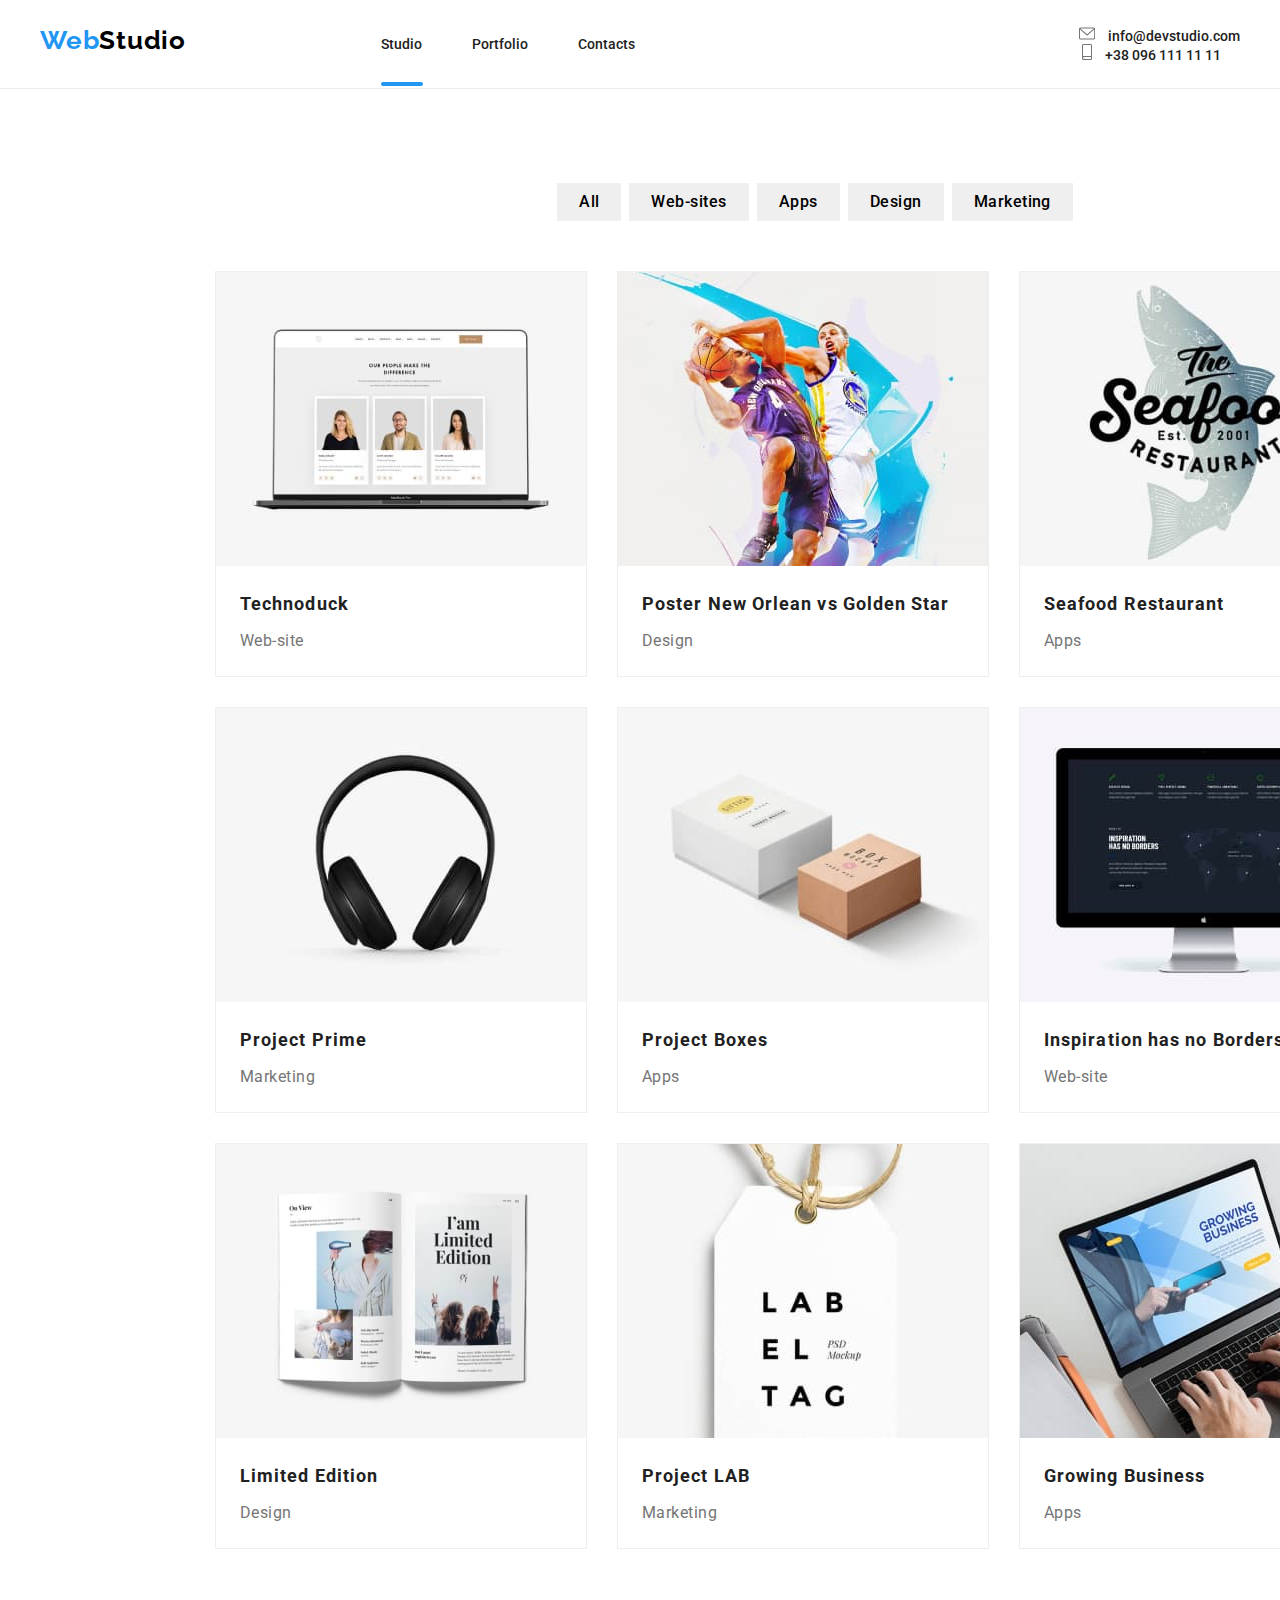
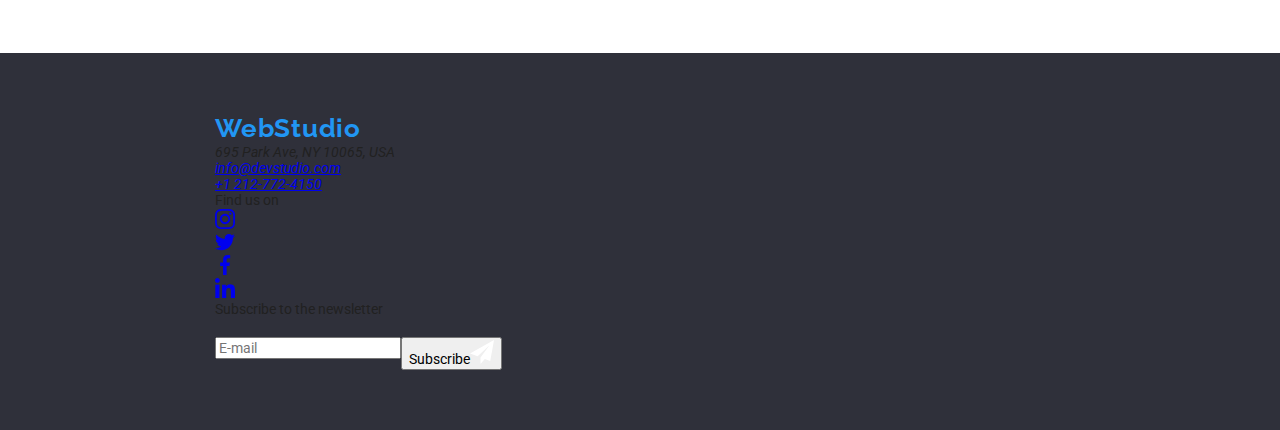
==== portfolio.html @ f74790eb "Summary" ====
<!DOCTYPE html>
<html lang="en">
  <head>
    <meta charset="UTF-8" />
    <meta http-equiv="X-UA-Compatible" content="IE=edge" />
    <meta name="viewport" content="width=device-width, initial-scale=1.0" />
    <link rel="preconnect" href="https://fonts.googleapis.com" />
    <link rel="preconnect" href="https://fonts.gstatic.com" crossorigin />
    <link
      href="https://fonts.googleapis.com/css2?family=Raleway:wght@700&family=Roboto:wght@400;500;700;900&display=swap"
      rel="stylesheet"
    />
    <link rel="stylesheet" href="./css/reset.css" />
    <link rel="stylesheet" href="./css/styles.css" />
    <title>Studio</title>
  </head>

  <body>
    <header class="global-header">
      <div class="container global-header--container">
        <a class="logo" href="./index.html"
          >Web<span class="logo--dark-color">Studio</span></a
        >
        <nav class="navigation">
          <ul class="navigation__pages-list">
            <li class="navigation__item">
              <a class="navigation__link current-page" href="./index.html"
                >Studio</a
              >
            </li>
            <li class="navigation__item">
              <a class="navigation__link" href="./portfolio.html">Portfolio</a>
            </li>
            <li class="navigation__item">
              <a class="navigation__link" href="./contacts.html">Contacts</a>
            </li>
          </ul>
        </nav>
        <ul class="navigation__contacts-list">
          <li>
            <a class="navigation__link" href="mailto:info@devstudio.com">
              <svg class="navigation__icon" width="16" height="16">
                <use href="./images/symbol-defs.svg#icon-envelope"></use>
              </svg>
              info@devstudio.com
            </a>
          </li>
          <li>
            <a class="navigation__link" href="tel:+380961111111">
              <svg class="navigation__icon" width="16" height="16">
                <use href="./images/symbol-defs.svg#icon-smartphone"></use></svg
              >+38 096 111 11 11</a
            >
          </li>
        </ul>
      </div>
    </header>

    <section class="section portfolio-section">
      <div class="container">
        <ul class="buttons-list">
          <li class="buttons-list-item"><button class="button">All</button></li>
          <li class="buttons-list-item">
            <button class="button">Web-sites</button>
          </li>
          <li class="buttons-list-item">
            <button class="button">Apps</button>
          </li>
          <li class="buttons-list-item">
            <button class="button">Design</button>
          </li>
          <li class="buttons-list-item">
            <button class="button">Marketing</button>
          </li>
        </ul>
        <ul class="portfolio cards-list">
          <li class="cards-item">
            <div class="portfolio-overlay-container">
              <img
                class="images"
                src="./images/img.jpg"
                alt="Site pe laptop"
                width="370"
                height="294"
              />
              <div class="portfolio-cards-overlay">
                <p class="portfolio-overlay-text">
                  Technoduck is a state-of-the-art coronavirus distribution
                  platform. Companies use this platform for digital espionage
                  and attacks on competitors' secure servers.
                </p>
              </div>
            </div>
            <h3 class="article-name">Technoduck</h3>
            <p class="article-type">Web-site</p>
          </li>
          <li class="cards-item">
            <div class="portfolio-overlay-container">
              <img
                class="images"
                src="./images/img (1).jpg"
                alt="Basketball"
                width="370"
                height="294"
              />
              <div class="portfolio-cards-overlay">
                <p class="portfolio-overlay-text">
                  Technoduck is a state-of-the-art coronavirus distribution
                  platform. Companies use this platform for digital espionage
                  and attacks on competitors' secure servers.
                </p>
              </div>
            </div>
            <h3 class="article-name">Poster New Orlean vs Golden Star</h3>
            <p class="article-type">Design</p>
          </li>
          <li class="cards-item">
            <div class="portfolio-overlay-container">
              <img
                class="images"
                src="./images/img (2).jpg"
                alt="Logo Restaurant"
                width="370"
                height="294"
              />
              <div class="portfolio-cards-overlay">
                <p class="portfolio-overlay-text">
                  Technoduck is a state-of-the-art coronavirus distribution
                  platform. Companies use this platform for digital espionage
                  and attacks on competitors' secure servers.
                </p>
              </div>
            </div>

            <h3 class="article-name">Seafood Restaurant</h3>
            <p class="article-type">Apps</p>
          </li>
          <li class="cards-item">
            <div class="portfolio-overlay-container">
              <img
                class="images"
                src="./images/img (3).jpg"
                alt="Casti"
                width="370"
                height="294"
              />
              <div class="portfolio-cards-overlay">
                <p class="portfolio-overlay-text">
                  Technoduck is a state-of-the-art coronavirus distribution
                  platform. Companies use this platform for digital espionage
                  and attacks on competitors' secure servers.
                </p>
              </div>
            </div>
            <h3 class="article-name">Project Prime</h3>
            <p class="article-type">Marketing</p>
          </li>
          <li class="cards-item">
            <div class="portfolio-overlay-container">
              <img
                class="images"
                src="./images/img (4).jpg"
                alt="Cutii"
                width="370"
                height="294"
              />
              <div class="portfolio-cards-overlay">
                <p class="portfolio-overlay-text">
                  Technoduck is a state-of-the-art coronavirus distribution
                  platform. Companies use this platform for digital espionage
                  and attacks on competitors' secure servers.
                </p>
              </div>
            </div>
            <h3 class="article-name">Project Boxes</h3>
            <p class="article-type">Apps</p>
          </li>
          <li class="cards-item">
            <div class="portfolio-overlay-container">
              <img
                class="images"
                src="./images/img (5).jpg"
                alt="Monitor"
                width="370"
                height="294"
              />
              <div class="portfolio-cards-overlay">
                <p class="portfolio-overlay-text">
                  Technoduck is a state-of-the-art coronavirus distribution
                  platform. Companies use this platform for digital espionage
                  and attacks on competitors' secure servers.
                </p>
              </div>
            </div>
            <h3 class="article-name">Inspiration has no Borders</h3>
            <p class="article-type">Web-site</p>
          </li>
          <li class="cards-item">
            <div class="portfolio-overlay-container">
              <img
                class="images"
                src="./images/img (6).jpg"
                alt="Carte"
                width="370"
                height="294"
              />
              <div class="portfolio-cards-overlay">
                <p class="portfolio-overlay-text">
                  Technoduck is a state-of-the-art coronavirus distribution
                  platform. Companies use this platform for digital espionage
                  and attacks on competitors' secure servers.
                </p>
              </div>
            </div>
            <h3 class="article-name">Limited Edition</h3>
            <p class="article-type">Design</p>
          </li>
          <li class="cards-item">
            <div class="portfolio-overlay-container">
              <img
                class="images"
                src="./images/img (7).jpg"
                alt="Eticheta"
                width="370"
                height="294"
              />
              <div class="portfolio-cards-overlay">
                <p class="portfolio-overlay-text">
                  Technoduck is a state-of-the-art coronavirus distribution
                  platform. Companies use this platform for digital espionage
                  and attacks on competitors' secure servers.
                </p>
              </div>
            </div>
            <h3 class="article-name">Project LAB</h3>
            <p class="article-type">Marketing</p>
          </li>
          <li class="cards-item">
            <div class="portfolio-overlay-container">
              <img
                class="images"
                src="./images/img (8).jpg"
                alt="Work at Laptop"
                width="370"
                height="294"
              />
              <div class="portfolio-cards-overlay">
                <p class="portfolio-overlay-text">
                  Technoduck is a state-of-the-art coronavirus distribution
                  platform. Companies use this platform for digital espionage
                  and attacks on competitors' secure servers.
                </p>
              </div>
            </div>
            <h3 class="article-name">Growing Business</h3>
            <p class="article-type">Apps</p>
          </li>
        </ul>
      </div>
    </section>

    <footer class="section global-footer">
      <div class="container flex">
        <ul class="contacts-socials-list">
          <li class="contacts-items">
            <a class="logo" href="./index.html"
              ><span class="web">Web</span>Studio</a
            >
            <address>
              <ul class="address">
                <li class="global-footer-item-1">
                  <span class="location">695 Park Ave, NY 10065, USA</span>
                </li>
                <li>
                  <a class="email" href="mailto:info@devstudio.com"
                    >info@devstudio.com</a
                  >
                </li>
                <li class="global-footer-item-2">
                  <a class="phone-number" href="tel:+12127724150"
                    >+1 212-772-4150</a
                  >
                </li>
              </ul>
            </address>
          </li>

          <li class="socials-items">
            <p class="title">Find us on</p>
            <ul class="socials-media-list">
              <li class="socials-media-items">
                <a class="icon" href="./instagram.com"
                  ><svg width="20" height="20">
                    <use
                      href="./images/symbol-defs.svg#icon-instagram"
                    ></use></svg
                ></a>
              </li>
              <li class="socials-media-items">
                <a class="icon" href="https://twitter.com"
                  ><svg width="20" height="20">
                    <use
                      href="./images/symbol-defs.svg#icon-twitter"
                    ></use></svg
                ></a>
              </li>
              <li class="socials-media-items">
                <a class="icon" href="https://facebook.com"
                  ><svg width="20" height="20">
                    <use
                      href="./images/symbol-defs.svg#icon-facebook"
                    ></use></svg
                ></a>
              </li>
              <li class="socials-media-items">
                <a class="icon" href="https://linkedin.com">
                  <svg width="20" height="20">
                    <use
                      href="./images/symbol-defs.svg#icon-linkedin"
                    ></use></svg
                ></a>
              </li>
            </ul>
          </li>
        </ul>
        <form class="footer-form">
          <span class="footer-name">Subscribe to the newsletter</span>
          <div class="email-button-row">
            <label class="subscribe-label">
              <input
                class="subscribe-input"
                type="email"
                name="email"
                placeholder="E-mail"
              />
            </label>
            <button class="subscribe-button" type="submit">
              Subscribe<svg class="subscribe-icon" width="24" height="24">
                <use href="./images/symbol-defs.svg#icon-send"></use>
              </svg>
            </button>
          </div>
        </form>
      </div>
    </footer>
  </body>
</html>
---- css/styles.css ----
body {
  font-family: var(--text-font-family);
  font-style: normal;
  font-size: 14px;
  font-weight: 400;
  color: var(--text-color);
}

:root {
  --text-font-family: "Roboto", sans-serif;
  --heading-footer-font-family: "Raleway", sans-serif;
  --link-button-color: #2196f3;
  --text-color: #212121;
  --paragraph-color: #757575;
}
h1,
h2,
h3,
h4,
h5,
h6,
ul,
p {
  margin: 0;
  padding: 0;
}
a,
b,
button,
br,
img,
span {
  margin-left: 0;
  margin-right: 0;
}
html {
  list-style-type: none;
  box-sizing: border-box;
}
*,
*::after,
*::before {
  box-sizing: inherit;
}
img {
  display: block;
  max-width: 100%;
  height: auto;
}
ul {
  list-style-type: none;
}
.container {
  width: 1200px;
  margin: 0 auto;
}
.section {
  padding-left: 215px;
  padding-right: 215px;
}
.global-header--container {
  display: flex;
  justify-content: space-between;
}
.navigation__pages-list {
  list-style-type: none;
  display: flex;
  align-items: center;
}
.navigation__item {
  position: relative;
}
.current-page::after {
  content: "";
  width: 42px;
  height: 4px;
  background-color: var(--link-button-color);
  border-radius: 2px;
  position: absolute;
  bottom: -34px;
  left: 0;
}

.navigation {
  margin-left: -250px;
  display: flex;
  align-items: center;
}

.navigation__global-footer__list {
  display: flex;
  align-items: center;
}
.navigation__icon {
  color: var(--paragraph-color);
  margin-right: 10px;
}
.navigation__icon:hover,
.navigation__icon:focus {
  color: var(--link-button-color);
}

.global-header {
  background-color: #ffffff;
  border-bottom: 1px solid #ececec;
  padding-top: 25px;
  padding-bottom: 25px;
}
.logo {
  text-decoration: none;
  font-family: "Raleway";
  font-style: normal;
  font-weight: 700;
  font-size: 26px;
  line-height: 31px;
  letter-spacing: 0.03em;
  color: var(--link-button-color);
}
.logo--dark-color {
  color: #000000;
}
.navigation ul > li + li {
  display: flex;
  margin-left: 50px;
}
.navigation__link {
  font-weight: 500;
  text-decoration: none;
  color: var(--text-color);
  transition: color 250ms cubic-bezier(0.4, 0, 0.2, 1);
}
.navigation__link:hover,
.navigation__link:focus {
  color: var(--link-button-color);
}
.navigation__global-footer__list .navigation__link {
  display: flex;
  align-items: center;
  color: var(--paragraph-color);
  padding-right: 40px;
}
.navigation__global-footer__list .navigation__link:hover {
  color: var(--link-button-color);
}
.hero {
  background-color: #2f303a;
  background-image: linear-gradient(
      to right,
      rgba(47, 48, 58, 0.4),
      rgba(47, 48, 58, 0.4)
    ),
    url("../images/Img\ \(9\).jpg");
}

.hero-container {
  text-align: center;
  padding: 200px 0;
}

.hero__heading {
  font-weight: 900;
  font-size: 44px;
  line-height: 60px;
  text-align: center;
  letter-spacing: 0.06em;
  text-transform: uppercase;
  color: #ffffff;
}
.hero__button {
  margin: 20px;
  padding: 10px 10px;
  cursor: pointer;
  font-family: "Roboto";
  background-color: var(--link-button-color);
  font-weight: 700;
  font-size: 16px;
  line-height: 30px;
  letter-spacing: 0.06em;
  color: #ffffff;
  border: 0;
  box-shadow: 0px 4px 4px rgba(0, 0, 0, 0.15);
  border-radius: 4px;
}
.benefits__list {
  display: flex;
  max-width: 1170px;
}
.benefits__item {
  margin-right: 30px;
  flex-basis: calc((100% - 75px) / 4);
}
.benefits__item:last-child {
  margin-right: 0px;
}
.benefits__heading {
  margin-bottom: 10px;
}
.benefits,
.wwd,
.team {
  padding-top: 94px;
}
.benefits__heading {
  font-weight: 700;
  letter-spacing: 0.03em;
  line-height: 1.71;
}
.benefits__description {
  line-height: 24px;
  letter-spacing: 0.03em;
  color: var(--paragraph-color);
}
.benefits__icon {
  border-radius: 4px;
  padding: 25px 102px;
  margin-bottom: 30px;
  background: #f5f4fa;
  height: 120px;
  transition: color 250ms cubic-bezier(0.4, 0, 0.2, 1);
}
.benefits__icon:hover,
.benefits__icon:focus {
  color: var(--link-button-color);
  cursor: pointer;
}

.wwd__heading,
.team__heading {
  font-weight: 700;
  font-size: 36px;
  line-height: 42px;
  letter-spacing: 0.03em;
}
.container-work {
  max-width: 1170px;
  margin: 0 auto;
}
.wwd__heading {
  margin-bottom: 50px;
  text-align: center;
}
.wwd__list {
  display: flex;
}
.wwd__item {
  position: relative;
  margin-right: 30px;
}
.wwd__overlay {
  position: absolute;
  display: block;
  padding: 27px 0px;
  background-color: rgba(47, 48, 58, 0.8);
  text-align: center;
  font-weight: 700;
  line-height: 1.17;
  color: #ffffff;
  bottom: 0;
  left: 0;
  width: 100%;
}
.services-list-item:last-child {
  margin-right: 0px;
}

.team {
  background: #f5f4fa;
  margin-top: 94px;
  padding-bottom: 94px;
}
.team__heading {
  margin-bottom: 50px;
  text-align: center;
}
.team__list {
  display: flex;
}
.team__item {
  margin-right: 30px;
  flex-basis: calc((100% - 72px) / 4);
  text-align: center;
  background: #ffffff;
  border-radius: 0px 0px 4px 4px;
  box-shadow: 0px 1px 6px rgba(46, 47, 66, 0.08),
    0px 1px 1px rgba(46, 47, 66, 0.16), 0px 2px 1px rgba(46, 47, 66, 0.08);
  border-radius: 0px 0px 4px 4px;
}
.team__name {
  font-weight: 500;
  font-size: 16px;
  line-height: 19px;
  letter-spacing: 0.03em;
  padding-top: 30px;
}
.team__description {
  font-size: 16px;
  line-height: 19px;
  letter-spacing: 0.03em;
  color: var(--paragraph-color);
}
.team-icons__container {
  align-self: center;
  margin: 16px 44px 30px;
  color: #afb1b8;
  display: flex;
}
.team__icon {
  width: 44px;
  height: 44px;
  display: flex;
  align-items: center;
  color: inherit;
  padding: 12px;
  transition: background-color 250ms cubic-bezier(0.4, 0, 0.2, 1),
    color 250ms cubic-bezier(0.4, 0, 0.2, 1);
}
.team__icon:hover,
.team__icon:focus {
  color: #ffffff;
  background-color: var(--link-button-color);
  border-radius: 50%;
}

.customers__heading {
  font-weight: 700;
  font-size: 36px;
  line-height: 42px;
  text-align: center;
  letter-spacing: 0.03em;
  color: #212121;
  padding-top: 94px;
  margin-bottom: 50px;
}
.customers__list {
  display: flex;
  margin-bottom: 94px;
}
.customers__card {
  border: 1px solid #afb1b8;
  border-radius: 4px;
  padding: 16px 32px;
  display: block;
  transition: border 250ms cubic-bezier(0.4, 0, 0.2, 1);
}
.customers__card:not(:last-child) {
  margin-right: 30px;
}
.customers__icon {
  color: #afb1b8;
  transition: color 250ms cubic-bezier(0.4, 0, 0.2, 1);
}
.customers__card:hover,
.customers__card:focus {
  border-color: var(--link-button-color);
  cursor: pointer;
}
.customers__icon:hover,
.customers__icon:focus {
  color: var(--link-button-color);
  cursor: pointer;
}

.global-footer {
  background-color: #2f303a;
  padding: 60px 215px;
}
.global-footer--position {
  padding-left: 1080px;
}
.logo--light-color {
  color: #ffffff;
}
.global-footer__list {
  display: flex;
}
.global-footer__address {
  display: flex;
  flex-direction: column;
}
.global-footer--position1 {
  margin-top: 28px;
  margin-bottom: 12px;
}
.global-footer__location {
  font-family: var(--text-font-family);
  font-style: normal;
  line-height: 16px;
  letter-spacing: 0.03em;
  color: #ffffff;
}
.global-footer__email {
  font-family: var(--text-font-family);
  font-style: normal;
  line-height: 16px;
  letter-spacing: 0.03em;
  color: #d9d9d9;
  text-decoration: none;
}
.global-footer--position2 {
  margin-top: 12px;
}
.global-footer__phone-number {
  font-family: var(--text-font-family);
  font-style: normal;
  line-height: 16px;
  letter-spacing: 0.03em;
  color: rgba(255, 255, 255, 0.6);
  text-decoration: none;
}
.global-footer__socials {
  margin-left: 94px;
}
.global-footer__description {
  margin-top: -20px;
  margin-bottom: 20px;
}
.global-footer--color {
  transition: background-color 250ms cubic-bezier(0.4, 0, 0.2, 1),
    color 250ms cubic-bezier(0.4, 0, 0.2, 1);
  color: inherit;
}
.global-footer__list {
  display: flex;
  font-family: "Roboto";
  font-style: normal;
  font-weight: 700;
  font-size: 14px;
  line-height: 16px;
  letter-spacing: 0.03em;
  text-transform: uppercase;
  color: #ffffff;
}
.global-footer--color {
  transition: background-color 250ms cubic-bezier(0.4, 0, 0.2, 1),
    color 250ms cubic-bezier(0.4, 0, 0.2, 1);
  color: inherit;
}
.global-footer__items {
  margin-right: 10px;
  padding: 12px;
  width: 44px;
  height: 44px;
  background: #ffffff1a;
  border-radius: 50%;
  color: #ffffff;
  transition: background-color 250ms cubic-bezier(0.4, 0, 0.2, 1),
    color 250ms cubic-bezier(0.4, 0, 0.2, 1);
}
.global-footer__items:hover,
.global-footer__items:focus {
  background-color: #2196f3;
}
.global-footer__form {
  margin-top: -20px;
  width: 570px;
  height: 86px;
  padding-left: 93px;
}
.email-button-row {
  display: flex;
  margin-top: 20px;
}
.global-footer__label {
  margin-right: 12px;
}
.global-footer__input {
  padding-right: 12px;
  padding-left: 16px;
  height: 50px;
  width: 358px;
  background: #2f303a;
  border: 1px solid rgba(255, 255, 255, 0.3);
  filter: drop-shadow(0px 4px 4px rgba(0, 0, 0, 0.15));
  border-radius: 4px;
}
.global-footer__button {
  border: 0;
  display: flex;
  align-items: flex-end;
  align-items: center;
  padding-left: 43px;
  cursor: pointer;
  height: 50px;
  width: 200px;
  font-family: "Roboto";
  font-style: normal;
  font-weight: 700;
  font-size: 16px;
  line-height: 30px;
  letter-spacing: 0.06em;
  color: #ffffff;
  background-color: var(--link-button-color);
  box-shadow: 0px 4px 4px rgba(0, 0, 0, 0.15);
  border-radius: 4px;
}
.global-footer__icon {
  margin-right: 28px;
  margin-left: 25px;
}

.hfbsjdfbkshk {
}
.portfolio-section {
  padding-top: 94px;
  padding-bottom: 94px;
}
.buttons-list {
  display: flex;
  justify-content: center;
  margin-bottom: 50px;
}
.buttons-list-item {
  margin-right: 8px;
  color: #f5f4fa;
}
.buttons-list-item:last-child {
  margin-right: 0;
}
.buttons-list .button {
  font-weight: 500;
  font-size: 16px;
  line-height: 26px;
  text-align: center;
  letter-spacing: 0.03em;
  cursor: pointer;
  border: 0;
  padding: 6px 22px;
  transition: color 250ms cubic-bezier(0.4, 0, 0.2, 1),
    box-shadow 250ms cubic-bezier(0.4, 0, 0.2, 1),
    background-color 250ms cubic-bezier(0.4, 0, 0.2, 1);
}
.buttons-list .button:hover,
.buttons-list .button:focus {
  color: var(--link-button-color);
}
.buttons-list .button:hover {
  color: #ffffff;
  background-color: #2196f3;
  filter: drop-shadow(0px 4px 4px rgba(0, 0, 0, 0.25));
}
.cards-list {
  display: flex;
  flex-wrap: wrap;
  margin-right: -20px;
  margin-bottom: -20px;
}
.portfolio-overlay-container {
  position: relative;
  overflow: hidden;
}

.cards-item {
  margin-right: 30px;
  margin-bottom: 30px;
  transition: box-shadow 250ms cubic-bezier(0.4, 0, 0.2, 1);
}
img {
  display: block;
  max-width: 100%;
  height: auto;
}
.portfolio-cards-overlay {
  position: absolute;
  display: block;
  padding: 63px 24px;
  background-color: rgba(33, 150, 243, 0.9);
  top: 0;
  left: 0;
  height: 100%;
  width: 100%;
  border-radius: 0px;
  transform: translateY(100%);
  transition: transform 250ms cubic-bezier(0.4, 0, 0.2, 1);
}
.portfolio-overlay-text {
  color: #ffffff;
  font-size: 18px;
  line-height: 1.56;
  letter-spacing: 0.03em;
}
.cards-item:hover .portfolio-cards-overlay,
.cards-item:focus .portfolio-cards-overlay {
  transform: translateY(0%);
}
.cards-item {
  border: 1px solid #eeeeee;
  position: relative;
  overflow: hidden;
}
.cards-item:hover,
.cards-item:focus {
  box-shadow: 0px 1px 1px rgba(0, 0, 0, 0.12), 0px 4px 4px rgba(0, 0, 0, 0.06),
    1px 4px 6px rgba(0, 0, 0, 0.16);
  cursor: pointer;
}
.images:hover,
.images:focus {
  border-color: var(--link-button-color);
}

.portfolio .article-name {
  padding-left: 24px;
  margin-top: 20px;
  margin-bottom: 4px;
  font-weight: 700;
  font-size: 18px;
  line-height: 36px;
  letter-spacing: 0.06em;
}
.portfolio .article-type {
  padding-left: 24px;
  margin-bottom: 20px;
  font-size: 16px;
  line-height: 30px;
  letter-spacing: 0.03em;
  color: var(--paragraph-color);
}
.backdrop {
  width: 100%;
  height: 100%;
  background: #00000033;
  position: fixed;
  top: 0;
  display: flex;
  align-items: center;
  transition: opacity 250ms cubic-bezier(0.4, 0, 0.2, 1);
}
.modal {
  height: 581px;
  width: 528px;
  margin-left: auto;
  margin-right: auto;
  background-color: #ffffff;
  border-radius: 4px;
  position: relative;
}
.modal__button {
  border-radius: 100%;
  border: 1px solid rgba(0, 0, 0, 0.1);
  background-color: #ffffff;
  padding: 10px;
  position: absolute;
  right: 10px;
  top: 10px;
  width: 30px;
  height: 30px;
  padding: 5px;
  transition: fill 250ms cubic-bezier(0.4, 0, 0.2, 1),
    border 250ms cubic-bezier(0.4, 0, 0.2, 1);
  cursor: pointer;
}
.is-hidden {
  visibility: hidden;
}
.modal__form {
  padding: 40px;
  display: flex;
  flex-direction: column;
}
.modal__title {
  margin-bottom: 12px;
  font-family: "Roboto";
  font-style: normal;
  font-weight: 700;
  font-size: 20px;
  line-height: 23px;
  text-align: center;
  letter-spacing: 0.03em;
  color: #212121;
}
.modal__label {
  position: relative;
  display: flex;
  flex-direction: column;
  font-size: 12px;
  line-height: 1.17;
  letter-spacing: 0.01em;
  color: var(--paragraph-color);
  transition: fill 250ms cubic-bezier(0.4, 0, 0.2, 1);
}
.modal__description {
  margin-bottom: 4px;
  font-family: "Roboto";
  font-style: normal;
  font-weight: 400;
  font-size: 12px;
  line-height: 14px;
  letter-spacing: 0.01em;
  color: #757575;
}
.modal__input {
  padding: 12px 40px;
  height: 40px;
  margin-bottom: 10px;
  border: 1px solid rgba(33, 33, 33, 0.2);
  transition: border 250ms cubic-bezier(0.4, 0, 0.2, 1);
}
.modal_icon {
  color: #000000;
  top: 56%;
  left: 15px;
  transform: translateY(-50%);
  position: absolute;
}

.modal__textarea {
  border: 1px solid rgba(33, 33, 33, 0.2);
  padding: 12px 16px;
  resize: none;
  transition: border 250ms cubic-bezier(0.4, 0, 0.2, 1);
}
.modal__terms-and-conditions {
  padding-left: 12px;
  margin-top: 20px;
}
.modal__submit-btn {
  margin-top: 30px;
  margin-left: 125px;
  color: #ffffff;
  box-shadow: 0px 4px 4px rgba(0, 0, 0, 0.15);
  background: #2196f3;
  height: 50px;
  width: 200px;
  border: 0;
  border-radius: 4px;
  transition: background-color 250ms cubic-bezier(0.4, 0, 0.2, 1);
}
.modal__submit-btn:hover,
.modal__submit-btn:focus {
  background: #188ce8;
  cursor: pointer;
}
.modal__label:focus-within svg {
  color: var(--link-button-color);
}
.modal__label:focus-within input {
  outline: 0;
  border-color: var(--link-button-color);
}
.modal__label:focus-within textarea {
  outline: 0;
  border-color: var(--link-button-color);
}
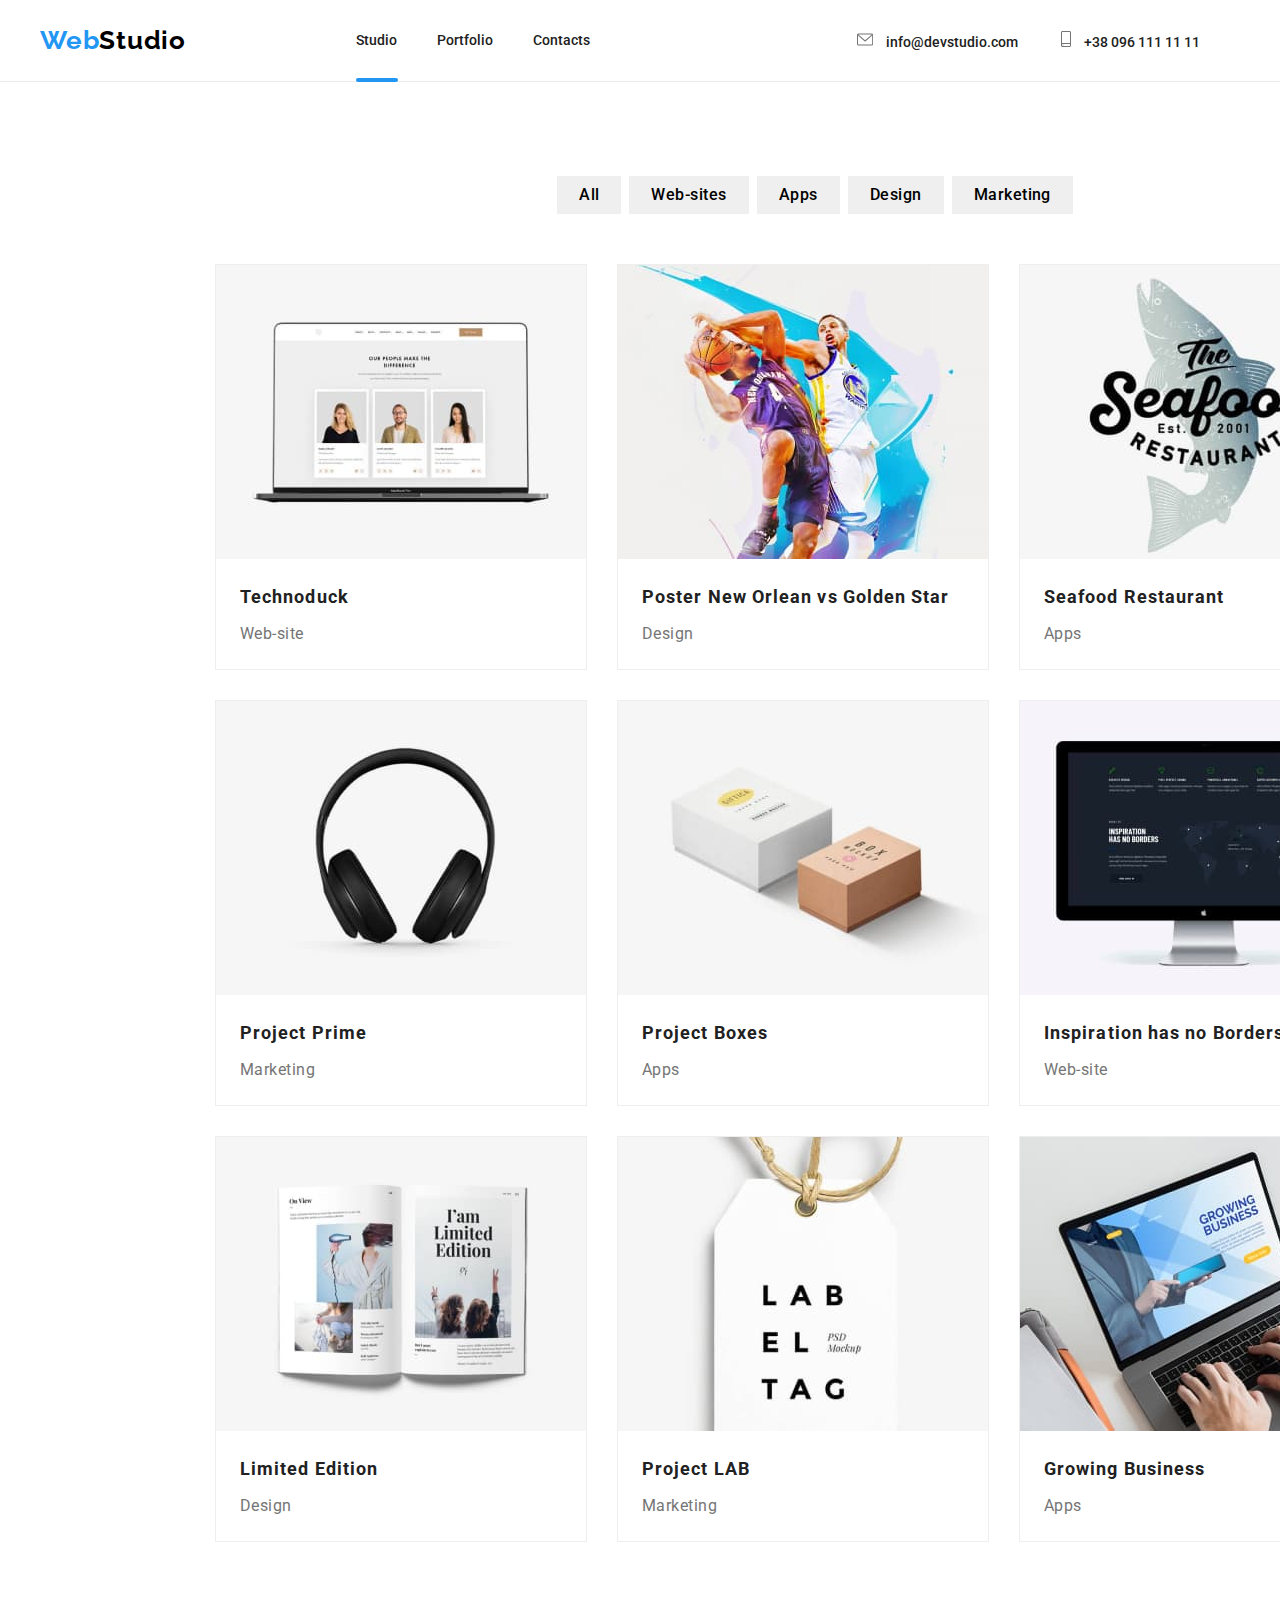
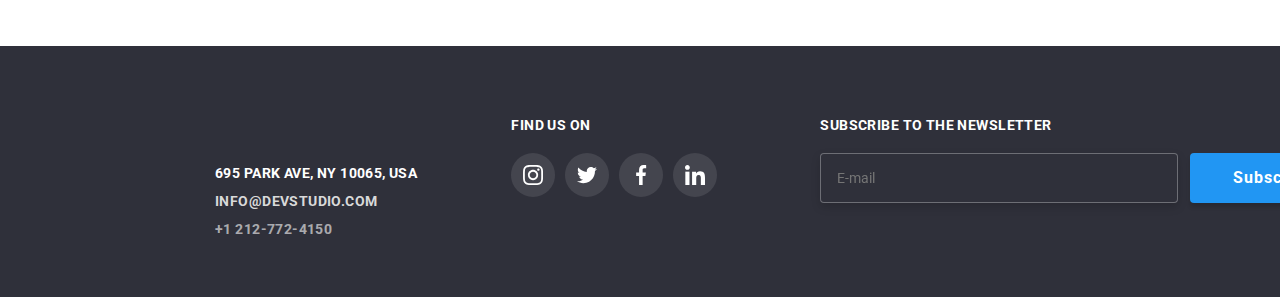
==== commit 691fdd74: "Summary" ====
--- a/portfolio.html
+++ b/portfolio.html
@@ -18,7 +18,7 @@
   <body>
     <header class="global-header">
       <div class="container global-header--container">
-        <a class="logo" href="./index.html"
+        <a class="logo global-header__logo" href="./index.html"
           >Web<span class="logo--dark-color">Studio</span></a
         >
         <nav class="navigation">
@@ -59,225 +59,231 @@
     <section class="section portfolio-section">
       <div class="container">
         <ul class="buttons-list">
-          <li class="buttons-list-item"><button class="button">All</button></li>
-          <li class="buttons-list-item">
+          <li class="buttons-list__item">
+            <button class="button">All</button>
+          </li>
+          <li class="buttons-list__item">
             <button class="button">Web-sites</button>
           </li>
-          <li class="buttons-list-item">
+          <li class="buttons-list__item">
             <button class="button">Apps</button>
           </li>
-          <li class="buttons-list-item">
+          <li class="buttons-list__item">
             <button class="button">Design</button>
           </li>
-          <li class="buttons-list-item">
+          <li class="buttons-list__item">
             <button class="button">Marketing</button>
           </li>
         </ul>
-        <ul class="portfolio cards-list">
-          <li class="cards-item">
-            <div class="portfolio-overlay-container">
-              <img
-                class="images"
+        <ul class="cards-list">
+          <li class="cards-list__item">
+            <div class="portfolio-overlay-container">
+              <img
+                class="cards-list__images"
                 src="./images/img.jpg"
                 alt="Site pe laptop"
                 width="370"
                 height="294"
               />
-              <div class="portfolio-cards-overlay">
-                <p class="portfolio-overlay-text">
-                  Technoduck is a state-of-the-art coronavirus distribution
-                  platform. Companies use this platform for digital espionage
-                  and attacks on competitors' secure servers.
-                </p>
-              </div>
-            </div>
-            <h3 class="article-name">Technoduck</h3>
-            <p class="article-type">Web-site</p>
-          </li>
-          <li class="cards-item">
-            <div class="portfolio-overlay-container">
-              <img
-                class="images"
+              <div class="cards-list__overlay">
+                <p class="cards-list__text">
+                  Technoduck is a state-of-the-art coronavirus distribution
+                  platform. Companies use this platform for digital espionage
+                  and attacks on competitors' secure servers.
+                </p>
+              </div>
+            </div>
+            <h3 class="cards-list__name">Technoduck</h3>
+            <p class="cards-list__type">Web-site</p>
+          </li>
+          <li class="cards-list__item">
+            <div class="portfolio-overlay-container">
+              <img
+                class="cards-list__images"
                 src="./images/img (1).jpg"
                 alt="Basketball"
                 width="370"
                 height="294"
               />
-              <div class="portfolio-cards-overlay">
-                <p class="portfolio-overlay-text">
-                  Technoduck is a state-of-the-art coronavirus distribution
-                  platform. Companies use this platform for digital espionage
-                  and attacks on competitors' secure servers.
-                </p>
-              </div>
-            </div>
-            <h3 class="article-name">Poster New Orlean vs Golden Star</h3>
-            <p class="article-type">Design</p>
-          </li>
-          <li class="cards-item">
-            <div class="portfolio-overlay-container">
-              <img
-                class="images"
+              <div class="cards-list__overlay">
+                <p class="cards-list__text">
+                  Technoduck is a state-of-the-art coronavirus distribution
+                  platform. Companies use this platform for digital espionage
+                  and attacks on competitors' secure servers.
+                </p>
+              </div>
+            </div>
+            <h3 class="cards-list__name">Poster New Orlean vs Golden Star</h3>
+            <p class="cards-list__type">Design</p>
+          </li>
+          <li class="cards-list__item">
+            <div class="portfolio-overlay-container">
+              <img
+                class="cards-list__images"
                 src="./images/img (2).jpg"
                 alt="Logo Restaurant"
                 width="370"
                 height="294"
               />
-              <div class="portfolio-cards-overlay">
-                <p class="portfolio-overlay-text">
-                  Technoduck is a state-of-the-art coronavirus distribution
-                  platform. Companies use this platform for digital espionage
-                  and attacks on competitors' secure servers.
-                </p>
-              </div>
-            </div>
-
-            <h3 class="article-name">Seafood Restaurant</h3>
-            <p class="article-type">Apps</p>
-          </li>
-          <li class="cards-item">
-            <div class="portfolio-overlay-container">
-              <img
-                class="images"
+              <div class="cards-list__overlay">
+                <p class="cards-list__text">
+                  Technoduck is a state-of-the-art coronavirus distribution
+                  platform. Companies use this platform for digital espionage
+                  and attacks on competitors' secure servers.
+                </p>
+              </div>
+            </div>
+
+            <h3 class="cards-list__name">Seafood Restaurant</h3>
+            <p class="cards-list__type">Apps</p>
+          </li>
+          <li class="cards-list__item">
+            <div class="portfolio-overlay-container">
+              <img
+                class="cards-list__images"
                 src="./images/img (3).jpg"
                 alt="Casti"
                 width="370"
                 height="294"
               />
-              <div class="portfolio-cards-overlay">
-                <p class="portfolio-overlay-text">
-                  Technoduck is a state-of-the-art coronavirus distribution
-                  platform. Companies use this platform for digital espionage
-                  and attacks on competitors' secure servers.
-                </p>
-              </div>
-            </div>
-            <h3 class="article-name">Project Prime</h3>
-            <p class="article-type">Marketing</p>
-          </li>
-          <li class="cards-item">
-            <div class="portfolio-overlay-container">
-              <img
-                class="images"
+              <div class="cards-list__overlay">
+                <p class="cards-list__text">
+                  Technoduck is a state-of-the-art coronavirus distribution
+                  platform. Companies use this platform for digital espionage
+                  and attacks on competitors' secure servers.
+                </p>
+              </div>
+            </div>
+            <h3 class="cards-list__name">Project Prime</h3>
+            <p class="cards-list__type">Marketing</p>
+          </li>
+          <li class="cards-list__item">
+            <div class="portfolio-overlay-container">
+              <img
+                class="cards-list__images"
                 src="./images/img (4).jpg"
                 alt="Cutii"
                 width="370"
                 height="294"
               />
-              <div class="portfolio-cards-overlay">
-                <p class="portfolio-overlay-text">
-                  Technoduck is a state-of-the-art coronavirus distribution
-                  platform. Companies use this platform for digital espionage
-                  and attacks on competitors' secure servers.
-                </p>
-              </div>
-            </div>
-            <h3 class="article-name">Project Boxes</h3>
-            <p class="article-type">Apps</p>
-          </li>
-          <li class="cards-item">
-            <div class="portfolio-overlay-container">
-              <img
-                class="images"
+              <div class="cards-list__overlay">
+                <p class="cards-list__text">
+                  Technoduck is a state-of-the-art coronavirus distribution
+                  platform. Companies use this platform for digital espionage
+                  and attacks on competitors' secure servers.
+                </p>
+              </div>
+            </div>
+            <h3 class="cards-list__name">Project Boxes</h3>
+            <p class="cards-list__type">Apps</p>
+          </li>
+          <li class="cards-list__item">
+            <div class="portfolio-overlay-container">
+              <img
+                class="cards-list__images"
                 src="./images/img (5).jpg"
                 alt="Monitor"
                 width="370"
                 height="294"
               />
-              <div class="portfolio-cards-overlay">
-                <p class="portfolio-overlay-text">
-                  Technoduck is a state-of-the-art coronavirus distribution
-                  platform. Companies use this platform for digital espionage
-                  and attacks on competitors' secure servers.
-                </p>
-              </div>
-            </div>
-            <h3 class="article-name">Inspiration has no Borders</h3>
-            <p class="article-type">Web-site</p>
-          </li>
-          <li class="cards-item">
-            <div class="portfolio-overlay-container">
-              <img
-                class="images"
+              <div class="cards-list__overlay">
+                <p class="cards-list__text">
+                  Technoduck is a state-of-the-art coronavirus distribution
+                  platform. Companies use this platform for digital espionage
+                  and attacks on competitors' secure servers.
+                </p>
+              </div>
+            </div>
+            <h3 class="cards-list__name">Inspiration has no Borders</h3>
+            <p class="cards-list__type">Web-site</p>
+          </li>
+          <li class="cards-list__item">
+            <div class="portfolio-overlay-container">
+              <img
+                class="cards-list__images"
                 src="./images/img (6).jpg"
                 alt="Carte"
                 width="370"
                 height="294"
               />
-              <div class="portfolio-cards-overlay">
-                <p class="portfolio-overlay-text">
-                  Technoduck is a state-of-the-art coronavirus distribution
-                  platform. Companies use this platform for digital espionage
-                  and attacks on competitors' secure servers.
-                </p>
-              </div>
-            </div>
-            <h3 class="article-name">Limited Edition</h3>
-            <p class="article-type">Design</p>
-          </li>
-          <li class="cards-item">
-            <div class="portfolio-overlay-container">
-              <img
-                class="images"
+              <div class="cards-list__overlay">
+                <p class="cards-list__text">
+                  Technoduck is a state-of-the-art coronavirus distribution
+                  platform. Companies use this platform for digital espionage
+                  and attacks on competitors' secure servers.
+                </p>
+              </div>
+            </div>
+            <h3 class="cards-list__name">Limited Edition</h3>
+            <p class="cards-list__type">Design</p>
+          </li>
+          <li class="cards-list__item">
+            <div class="portfolio-overlay-container">
+              <img
+                class="cards-list__images"
                 src="./images/img (7).jpg"
                 alt="Eticheta"
                 width="370"
                 height="294"
               />
-              <div class="portfolio-cards-overlay">
-                <p class="portfolio-overlay-text">
-                  Technoduck is a state-of-the-art coronavirus distribution
-                  platform. Companies use this platform for digital espionage
-                  and attacks on competitors' secure servers.
-                </p>
-              </div>
-            </div>
-            <h3 class="article-name">Project LAB</h3>
-            <p class="article-type">Marketing</p>
-          </li>
-          <li class="cards-item">
-            <div class="portfolio-overlay-container">
-              <img
-                class="images"
+              <div class="cards-list__overlay">
+                <p class="cards-list__text">
+                  Technoduck is a state-of-the-art coronavirus distribution
+                  platform. Companies use this platform for digital espionage
+                  and attacks on competitors' secure servers.
+                </p>
+              </div>
+            </div>
+            <h3 class="cards-list__name">Project LAB</h3>
+            <p class="cards-list__type">Marketing</p>
+          </li>
+          <li class="cards-list__item">
+            <div class="portfolio-overlay-container">
+              <img
+                class="cards-list__images"
                 src="./images/img (8).jpg"
                 alt="Work at Laptop"
                 width="370"
                 height="294"
               />
-              <div class="portfolio-cards-overlay">
-                <p class="portfolio-overlay-text">
-                  Technoduck is a state-of-the-art coronavirus distribution
-                  platform. Companies use this platform for digital espionage
-                  and attacks on competitors' secure servers.
-                </p>
-              </div>
-            </div>
-            <h3 class="article-name">Growing Business</h3>
-            <p class="article-type">Apps</p>
+              <div class="cards-list__overlay">
+                <p class="cards-list__text">
+                  Technoduck is a state-of-the-art coronavirus distribution
+                  platform. Companies use this platform for digital espionage
+                  and attacks on competitors' secure servers.
+                </p>
+              </div>
+            </div>
+            <h3 class="cards-list__name">Growing Business</h3>
+            <p class="cards-list__type">Apps</p>
           </li>
         </ul>
       </div>
     </section>
 
     <footer class="section global-footer">
-      <div class="container flex">
-        <ul class="contacts-socials-list">
-          <li class="contacts-items">
-            <a class="logo" href="./index.html"
-              ><span class="web">Web</span>Studio</a
-            >
+      <a class="logo global-footer--position" href="./index.html"
+        >Web<span class="logo--light-color">Studio</span></a
+      >
+      <div class="container global-footer__container">
+        <ul class="global-footer__list">
+          <li>
             <address>
-              <ul class="address">
-                <li class="global-footer-item-1">
-                  <span class="location">695 Park Ave, NY 10065, USA</span>
+              <ul class="global-footer__address">
+                <li class="global-footer--position1">
+                  <span class="global-footer__location"
+                    >695 Park Ave, NY 10065, USA</span
+                  >
                 </li>
                 <li>
-                  <a class="email" href="mailto:info@devstudio.com"
+                  <a
+                    class="global-footer__email"
+                    href="mailto:info@devstudio.com"
                     >info@devstudio.com</a
                   >
                 </li>
-                <li class="global-footer-item-2">
-                  <a class="phone-number" href="tel:+12127724150"
+                <li class="global-footer--position2">
+                  <a class="global-footer__phone-number" href="tel:+12127724150"
                     >+1 212-772-4150</a
                   >
                 </li>
@@ -285,35 +291,35 @@
             </address>
           </li>
 
-          <li class="socials-items">
-            <p class="title">Find us on</p>
-            <ul class="socials-media-list">
-              <li class="socials-media-items">
-                <a class="icon" href="./instagram.com"
+          <li class="global-footer__socials">
+            <p class="global-footer__description">Find us on</p>
+            <ul class="global-footer__list">
+              <li class="global-footer__items">
+                <a class="global-footer--color" href="./instagram.com"
                   ><svg width="20" height="20">
                     <use
                       href="./images/symbol-defs.svg#icon-instagram"
                     ></use></svg
                 ></a>
               </li>
-              <li class="socials-media-items">
-                <a class="icon" href="https://twitter.com"
+              <li class="global-footer__items">
+                <a class="global-footer--color" href="https://twitter.com"
                   ><svg width="20" height="20">
                     <use
                       href="./images/symbol-defs.svg#icon-twitter"
                     ></use></svg
                 ></a>
               </li>
-              <li class="socials-media-items">
-                <a class="icon" href="https://facebook.com"
+              <li class="global-footer__items">
+                <a class="global-footer--color" href="https://facebook.com"
                   ><svg width="20" height="20">
                     <use
                       href="./images/symbol-defs.svg#icon-facebook"
                     ></use></svg
                 ></a>
               </li>
-              <li class="socials-media-items">
-                <a class="icon" href="https://linkedin.com">
+              <li class="global-footer__items">
+                <a class="global-footer--color" href="https://linkedin.com">
                   <svg width="20" height="20">
                     <use
                       href="./images/symbol-defs.svg#icon-linkedin"
@@ -322,25 +328,31 @@
               </li>
             </ul>
           </li>
+          <form class="global-footer__form">
+            <span class="global-footer__description"
+              >Subscribe to the newsletter</span
+            >
+            <div class="email-button-row">
+              <label class="global-footer__label">
+                <input
+                  class="global-footer__input"
+                  type="email"
+                  name="email"
+                  placeholder="E-mail"
+                />
+              </label>
+              <button class="global-footer__button" type="submit">
+                Subscribe<svg
+                  class="global-footer__icon"
+                  width="24"
+                  height="24"
+                >
+                  <use href="./images/symbol-defs.svg#icon-send"></use>
+                </svg>
+              </button>
+            </div>
+          </form>
         </ul>
-        <form class="footer-form">
-          <span class="footer-name">Subscribe to the newsletter</span>
-          <div class="email-button-row">
-            <label class="subscribe-label">
-              <input
-                class="subscribe-input"
-                type="email"
-                name="email"
-                placeholder="E-mail"
-              />
-            </label>
-            <button class="subscribe-button" type="submit">
-              Subscribe<svg class="subscribe-icon" width="24" height="24">
-                <use href="./images/symbol-defs.svg#icon-send"></use>
-              </svg>
-            </button>
-          </div>
-        </form>
       </div>
     </footer>
   </body>
--- a/css/styles.css
+++ b/css/styles.css
@@ -52,23 +52,59 @@
 }
 .container {
   width: 1200px;
-  margin: 0 auto;
+  margin-right: auto;
+  margin-left: auto;
 }
 .section {
   padding-left: 215px;
   padding-right: 215px;
 }
+.global-header {
+  background-color: #ffffff;
+  border-bottom: 1px solid #ececec;
+  padding-top: 25px;
+  padding-bottom: 25px;
+}
 .global-header--container {
   display: flex;
+  align-items: center;
   justify-content: space-between;
 }
+.logo {
+  text-decoration: none;
+  font-family: "Raleway";
+  font-style: normal;
+  font-weight: 700;
+  font-size: 26px;
+  line-height: 31px;
+  letter-spacing: 0.03em;
+  color: var(--link-button-color);
+}
+.global-header__logo {
+  margin-right: 93px;
+}
+.logo--dark-color {
+  color: #000000;
+}
+.navigation {
+  display: flex;
+  align-items: center;
+}
+
 .navigation__pages-list {
-  list-style-type: none;
-  display: flex;
-  align-items: center;
+  margin-right: 150px;
+  display: flex;
 }
 .navigation__item {
   position: relative;
+}
+
+.navigation__link {
+  position: relative;
+  font-weight: 500;
+  text-decoration: none;
+  color: var(--text-color);
+  transition: color 250ms cubic-bezier(0.4, 0, 0.2, 1);
 }
 .current-page::after {
   content: "";
@@ -80,14 +116,14 @@
   bottom: -34px;
   left: 0;
 }
-
-.navigation {
-  margin-left: -250px;
-  display: flex;
-  align-items: center;
-}
-
-.navigation__global-footer__list {
+.navigation__link:hover,
+.navigation__link:focus {
+  color: var(--link-button-color);
+}
+.navigation__link:nth-child(1) {
+  margin-right: 40px;
+}
+.navigation__contacts-list {
   display: flex;
   align-items: center;
 }
@@ -97,49 +133,6 @@
 }
 .navigation__icon:hover,
 .navigation__icon:focus {
-  color: var(--link-button-color);
-}
-
-.global-header {
-  background-color: #ffffff;
-  border-bottom: 1px solid #ececec;
-  padding-top: 25px;
-  padding-bottom: 25px;
-}
-.logo {
-  text-decoration: none;
-  font-family: "Raleway";
-  font-style: normal;
-  font-weight: 700;
-  font-size: 26px;
-  line-height: 31px;
-  letter-spacing: 0.03em;
-  color: var(--link-button-color);
-}
-.logo--dark-color {
-  color: #000000;
-}
-.navigation ul > li + li {
-  display: flex;
-  margin-left: 50px;
-}
-.navigation__link {
-  font-weight: 500;
-  text-decoration: none;
-  color: var(--text-color);
-  transition: color 250ms cubic-bezier(0.4, 0, 0.2, 1);
-}
-.navigation__link:hover,
-.navigation__link:focus {
-  color: var(--link-button-color);
-}
-.navigation__global-footer__list .navigation__link {
-  display: flex;
-  align-items: center;
-  color: var(--paragraph-color);
-  padding-right: 40px;
-}
-.navigation__global-footer__list .navigation__link:hover {
   color: var(--link-button-color);
 }
 .hero {
@@ -365,7 +358,7 @@
   padding: 60px 215px;
 }
 .global-footer--position {
-  padding-left: 1080px;
+  padding-left: 1100px;
 }
 .logo--light-color {
   color: #ffffff;
@@ -497,9 +490,6 @@
   margin-right: 28px;
   margin-left: 25px;
 }
-
-.hfbsjdfbkshk {
-}
 .portfolio-section {
   padding-top: 94px;
   padding-bottom: 94px;
@@ -509,11 +499,11 @@
   justify-content: center;
   margin-bottom: 50px;
 }
-.buttons-list-item {
+.buttons-list__item {
   margin-right: 8px;
   color: #f5f4fa;
 }
-.buttons-list-item:last-child {
+.buttons-list__item:last-child {
   margin-right: 0;
 }
 .buttons-list .button {
@@ -549,17 +539,13 @@
   overflow: hidden;
 }
 
-.cards-item {
+.cards-list__item {
   margin-right: 30px;
   margin-bottom: 30px;
   transition: box-shadow 250ms cubic-bezier(0.4, 0, 0.2, 1);
 }
-img {
-  display: block;
-  max-width: 100%;
-  height: auto;
-}
-.portfolio-cards-overlay {
+
+.cards-list__overlay {
   position: absolute;
   display: block;
   padding: 63px 24px;
@@ -572,33 +558,33 @@
   transform: translateY(100%);
   transition: transform 250ms cubic-bezier(0.4, 0, 0.2, 1);
 }
-.portfolio-overlay-text {
+.cards-list__text {
   color: #ffffff;
   font-size: 18px;
   line-height: 1.56;
   letter-spacing: 0.03em;
 }
-.cards-item:hover .portfolio-cards-overlay,
-.cards-item:focus .portfolio-cards-overlay {
+.cards-list__item:hover .cards-list__overlay,
+.cards-list__item:focus .cards-list__overlay {
   transform: translateY(0%);
 }
-.cards-item {
+.cards-list__item {
   border: 1px solid #eeeeee;
   position: relative;
   overflow: hidden;
 }
-.cards-item:hover,
-.cards-item:focus {
+.cards-list__item:hover,
+.cards-list__item:focus {
   box-shadow: 0px 1px 1px rgba(0, 0, 0, 0.12), 0px 4px 4px rgba(0, 0, 0, 0.06),
     1px 4px 6px rgba(0, 0, 0, 0.16);
   cursor: pointer;
 }
-.images:hover,
-.images:focus {
+.cards-list__images:hover,
+.cards-list__images:focus {
   border-color: var(--link-button-color);
 }
 
-.portfolio .article-name {
+.cards-list__name {
   padding-left: 24px;
   margin-top: 20px;
   margin-bottom: 4px;
@@ -607,7 +593,7 @@
   line-height: 36px;
   letter-spacing: 0.06em;
 }
-.portfolio .article-type {
+.cards-list__type {
   padding-left: 24px;
   margin-bottom: 20px;
   font-size: 16px;
@@ -649,6 +635,10 @@
     border 250ms cubic-bezier(0.4, 0, 0.2, 1);
   cursor: pointer;
 }
+.modal__button:hover,
+.modal__button:focus {
+  color: var(--link-button-color);
+}
 .is-hidden {
   visibility: hidden;
 }
@@ -678,6 +668,13 @@
   color: var(--paragraph-color);
   transition: fill 250ms cubic-bezier(0.4, 0, 0.2, 1);
 }
+.modal__icon {
+  color: #000000;
+  top: 56%;
+  left: 15px;
+  transform: translateY(-50%);
+  position: absolute;
+}
 .modal__description {
   margin-bottom: 4px;
   font-family: "Roboto";
@@ -694,13 +691,6 @@
   margin-bottom: 10px;
   border: 1px solid rgba(33, 33, 33, 0.2);
   transition: border 250ms cubic-bezier(0.4, 0, 0.2, 1);
-}
-.modal_icon {
-  color: #000000;
-  top: 56%;
-  left: 15px;
-  transform: translateY(-50%);
-  position: absolute;
 }
 
 .modal__textarea {
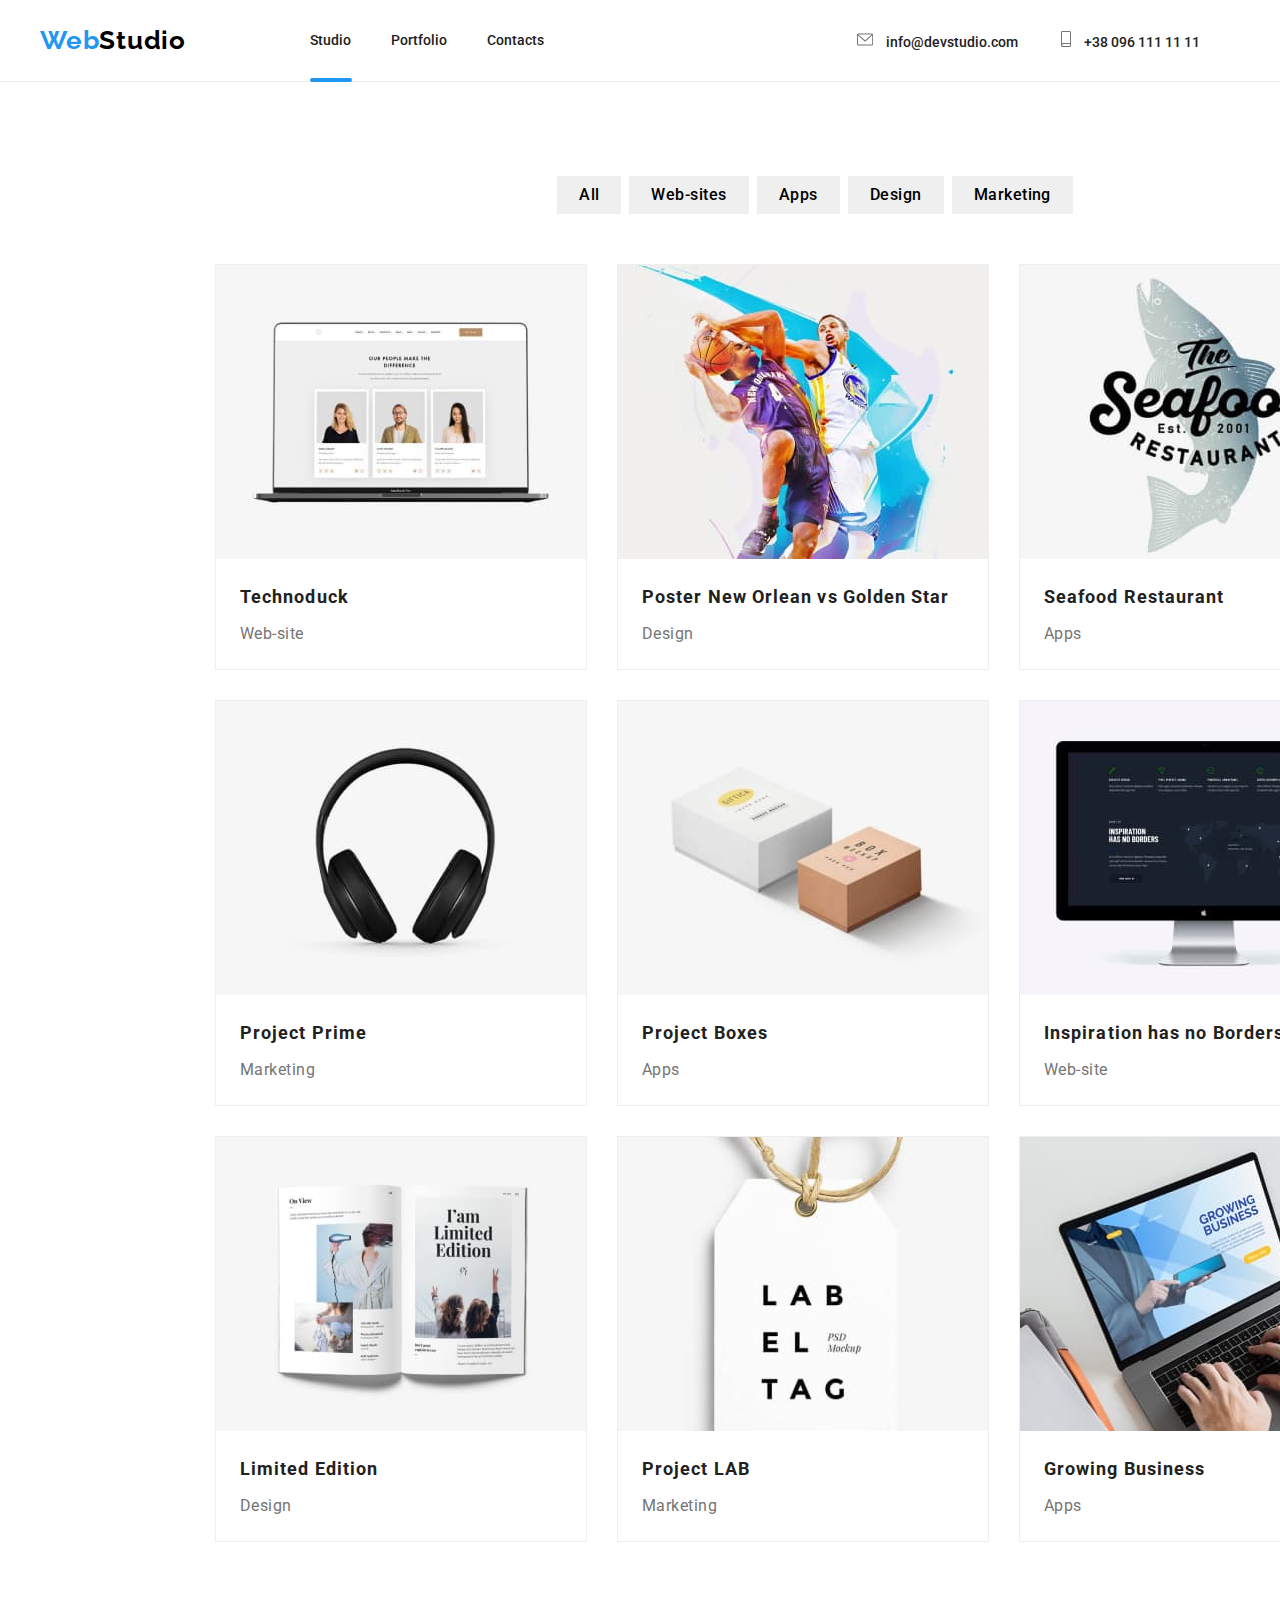
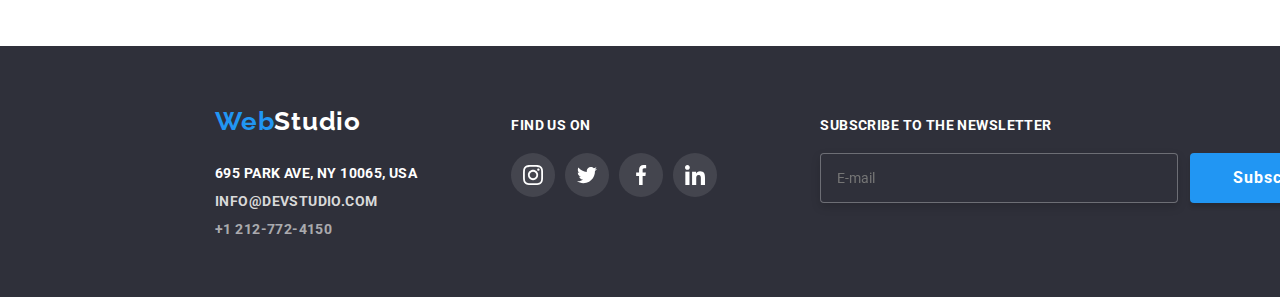
==== commit 684f107e: "Summary" ====
--- a/portfolio.html
+++ b/portfolio.html
@@ -12,13 +12,14 @@
     />
     <link rel="stylesheet" href="./css/reset.css" />
     <link rel="stylesheet" href="./css/styles.css" />
+    <link rel="stylesheet" href="./sass/styles.scss" />
     <title>Studio</title>
   </head>
 
   <body>
     <header class="global-header">
       <div class="container global-header--container">
-        <a class="logo global-header__logo" href="./index.html"
+        <a class="logo" href="./index.html"
           >Web<span class="logo--dark-color">Studio</span></a
         >
         <nav class="navigation">
@@ -262,10 +263,10 @@
     </section>
 
     <footer class="section global-footer">
-      <a class="logo global-footer--position" href="./index.html"
-        >Web<span class="logo--light-color">Studio</span></a
-      >
       <div class="container global-footer__container">
+        <a class="logo" href="./index.html"
+          >Web<span class="logo--light-color">Studio</span></a
+        >
         <ul class="global-footer__list">
           <li>
             <address>
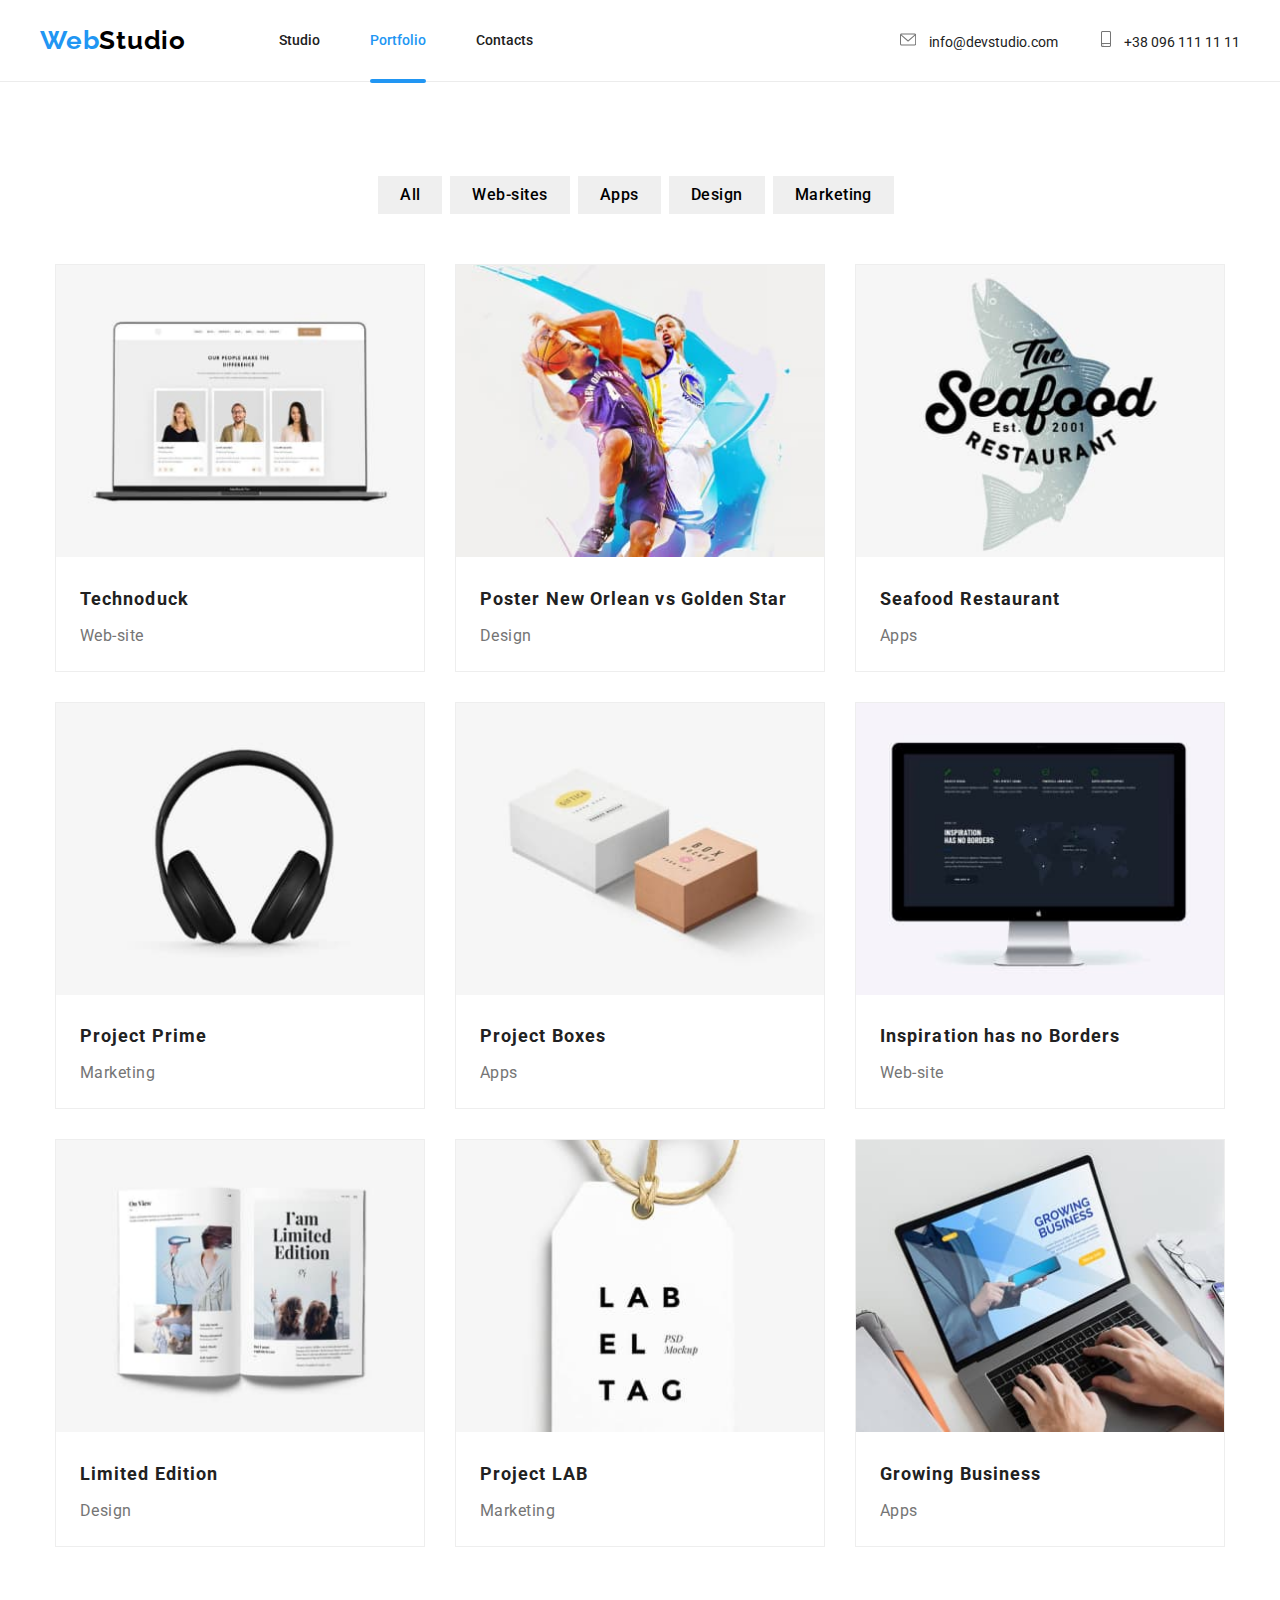
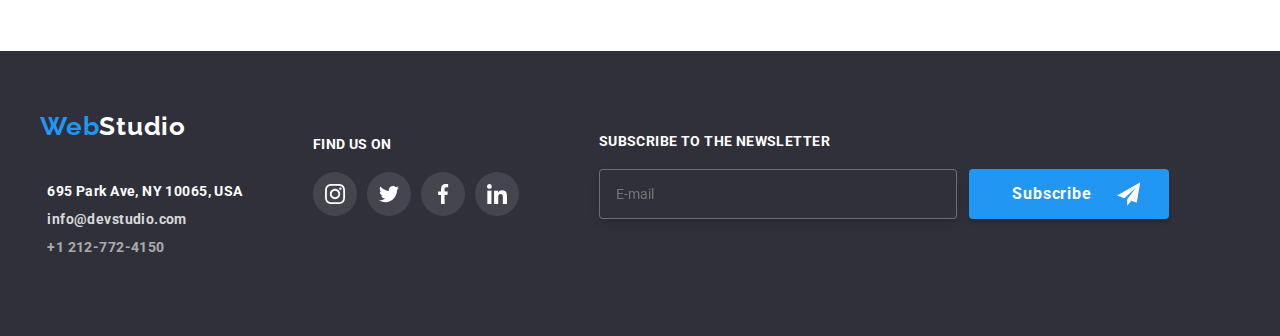
==== commit 6050389a: "Final" ====
--- a/portfolio.html
+++ b/portfolio.html
@@ -11,34 +11,35 @@
       rel="stylesheet"
     />
     <link rel="stylesheet" href="./css/reset.css" />
-    <link rel="stylesheet" href="./css/styles.css" />
     <link rel="stylesheet" href="./sass/styles.scss" />
+    <link rel="stylesheet" href="./css/styles.min.css" />
     <title>Studio</title>
   </head>
 
   <body>
-    <header class="global-header">
+    <header class="section global-header">
       <div class="container global-header--container">
-        <a class="logo" href="./index.html"
-          >Web<span class="logo--dark-color">Studio</span></a
-        >
         <nav class="navigation">
+          <a class="logo" href="./index.html"
+            >Web<span class="logo--dark-color">Studio</span></a
+          >
           <ul class="navigation__pages-list">
             <li class="navigation__item">
-              <a class="navigation__link current-page" href="./index.html"
-                >Studio</a
-              >
+              <a class="navigation__link" href="./index.html">Studio</a>
             </li>
             <li class="navigation__item">
-              <a class="navigation__link" href="./portfolio.html">Portfolio</a>
+              <a class="navigation__link current-page" href="./portfolio.html"
+                >Portfolio</a
+              >
             </li>
             <li class="navigation__item">
               <a class="navigation__link" href="./contacts.html">Contacts</a>
             </li>
           </ul>
         </nav>
+
         <ul class="navigation__contacts-list">
-          <li>
+          <li class="navigation__contacts-item">
             <a class="navigation__link" href="mailto:info@devstudio.com">
               <svg class="navigation__icon" width="16" height="16">
                 <use href="./images/symbol-defs.svg#icon-envelope"></use>
@@ -46,7 +47,7 @@
               info@devstudio.com
             </a>
           </li>
-          <li>
+          <li class="navigation__contacts-item">
             <a class="navigation__link" href="tel:+380961111111">
               <svg class="navigation__icon" width="16" height="16">
                 <use href="./images/symbol-defs.svg#icon-smartphone"></use></svg
@@ -54,6 +55,16 @@
             >
           </li>
         </ul>
+
+        <button
+          class="toggle-menu js-open-menu"
+          aria-expanded="false"
+          aria-controls="mobile-menu"
+        >
+          <svg width="40" height="40">
+            <use href="./images/symbol-defs.svg#icon-menu"></use>
+          </svg>
+        </button>
       </div>
     </header>
 
@@ -264,7 +275,7 @@
 
     <footer class="section global-footer">
       <div class="container global-footer__container">
-        <a class="logo" href="./index.html"
+        <a class="logo logo--footer" href="./index.html"
           >Web<span class="logo--light-color">Studio</span></a
         >
         <ul class="global-footer__list">
@@ -294,7 +305,7 @@
 
           <li class="global-footer__socials">
             <p class="global-footer__description">Find us on</p>
-            <ul class="global-footer__list">
+            <ul class="global-footer__social-icons">
               <li class="global-footer__items">
                 <a class="global-footer--color" href="./instagram.com"
                   ><svg width="20" height="20">
--- a/css/styles.min.css
+++ b/css/styles.min.css
@@ -0,0 +1 @@
+body{font-family:"Roboto",sans-serif;font-style:normal;font-size:14px;font-weight:400;color:#212121}*{margin:0;padding:0}a,b,button,br,img,span{margin-left:0;margin-right:0}html{list-style-type:none;box-sizing:border-box}*,*::after,*::before{box-sizing:inherit}img{width:100%;height:auto}ul{list-style-type:none}.section{padding-left:15px;padding-right:15px}.container{margin:0 auto;max-width:480px}@media screen and (min-width: 768px)and (max-width: 1199px){.container{max-width:768px}}@media screen and (min-width: 1200px){.container{max-width:1200px}}.logo{display:flex;justify-content:center;font-family:"Raleway",sans-serif;text-decoration:none;font-style:normal;font-weight:700;font-size:26px;line-height:31px;letter-spacing:.03em;color:#2196f3}.logo--dark-color{color:#000}.logo--light-color{color:#fff}.logo--footer{margin-bottom:20px}@media screen and (min-width: 1200px){.logo{display:flex}}.modal{height:609px;width:450px;margin-left:auto;margin-right:auto;background-color:#fff;border-radius:4px;position:relative}.is-hidden{visibility:hidden}.modal__form{padding:40px;display:flex;flex-direction:column}.modal__title{margin-bottom:12px;font-family:"Roboto",sans-serif;font-style:normal;font-weight:700;font-size:20px;line-height:23px;text-align:center;letter-spacing:.03em;color:#212121}.modal__label{position:relative;display:flex;flex-direction:column;font-size:12px;line-height:1.17;letter-spacing:.01em;color:#757575;transition:fill 250ms cubic-bezier(0.4, 0, 0.2, 1)}.modal__icon{color:#000;top:56%;left:15px;transform:translateY(-50%);position:absolute}.modal__description{margin-bottom:4px;font-family:"Roboto",sans-serif;font-style:normal;font-weight:400;font-size:12px;line-height:14px;letter-spacing:.01em;color:#757575}.modal__input{padding:12px 40px;height:40px;margin-bottom:10px;border:1px solid rgba(33,33,33,.2);transition:border 250ms cubic-bezier(0.4, 0, 0.2, 1)}.modal__textarea{border:1px solid rgba(33,33,33,.2);padding:12px 16px;resize:none;transition:border 250ms cubic-bezier(0.4, 0, 0.2, 1)}.modal__terms-and-conditions{padding-left:12px;margin-top:20px}.modal__label:focus-within svg{color:#2196f3}.modal__label:focus-within input{outline:0;border-color:#2196f3}.modal__label:focus-within textarea{outline:0;border-color:#2196f3}@media screen and (min-width: 1200px){.modal{width:528px;height:581px}}.backdrop{width:100%;height:100%;background-color:rgba(0,0,0,.2);position:fixed;top:0;display:flex;align-items:center;transition:opacity 250ms cubic-bezier(0.4, 0, 0.2, 1)}.backdrop--mobile{background-color:#fff}.buttons-list,.global-footer__button,.hero__button{display:flex;align-items:center;font-family:"Roboto",sans-serif;background-color:#2196f3;font-weight:700;font-size:16px;line-height:30px;letter-spacing:.06em;color:#fff;border:0;box-shadow:0px 4px 4px rgba(0,0,0,.15);border-radius:4px}.hero__button{margin:0 auto;padding:10px 20px;cursor:pointer}.global-footer__button{margin-bottom:60px;padding-left:43px;cursor:pointer;height:50px;width:200px}.buttons-list{margin-bottom:50px}.buttons-list__item{margin-right:8px;color:#f5f4fa}.buttons-list__item__item:last-child{margin-right:0}.button{font-weight:500;font-size:16px;line-height:26px;text-align:center;letter-spacing:.03em;cursor:pointer;border:0;padding:6px 22px;transition:color 250ms cubic-bezier(0.4, 0, 0.2, 1),box-shadow 250ms cubic-bezier(0.4, 0, 0.2, 1),background-color 250ms cubic-bezier(0.4, 0, 0.2, 1)}.button:hover{color:#fff;background-color:#2196f3;filter:drop-shadow(0px 4px 4px rgba(0, 0, 0, 0.25))}.modal__button{border-radius:100%;border:1px solid rgba(0,0,0,.1);background-color:#fff;padding:10px;position:absolute;right:10px;top:10px;width:30px;height:30px;padding:5px;transition:fill 250ms cubic-bezier(0.4, 0, 0.2, 1),border 250ms cubic-bezier(0.4, 0, 0.2, 1);cursor:pointer}.modal__button:hover,.modal__button:focus{color:#2196f3}.modal__submit-btn{margin-top:30px;margin-left:85px;color:#fff;box-shadow:0px 4px 4px rgba(0,0,0,.15);background:#2196f3;height:50px;width:200px;border:0;border-radius:4px;transition:background-color 250ms cubic-bezier(0.4, 0, 0.2, 1)}.modal__submit-btn:hover,.modal__submit-btn:focus{background:#188ce8;cursor:pointer}@media screen and (min-width: 1200px){.modal__submit-btn{margin-left:125px}}.navigation__contacts-list{display:none}.navigation__pages-list{display:none}.navigation__item{margin-right:50px;position:relative;font-weight:500;transition:color 250ms cubic-bezier(0.4, 0, 0.2, 1)}.navigation__item:last-child{margin-right:0px}.navigation__link{color:#212121;text-decoration:none}.navigation__link:hover,.navigation__link:focus{color:#2196f3}.navigation__contacts-item{margin-right:40px}.navigation__contacts-item:last-child{margin-right:0px}.navigation__icon{color:#757575;margin-right:10px}.navigation__icon:hover,.navigation__icon:focus{color:#2196f3}.current-page{color:#2196f3}.current-page::after{content:"";display:block;width:100%;height:4px;background-color:#2196f3;border-radius:2px;position:absolute;bottom:-34px}@media screen and (min-width: 768px)and (max-width: 1199px){.navigation{display:flex}.navigation__contacts-list{display:flex;flex-direction:column}.navigation__pages-list{display:flex;align-items:center;margin-left:93px}}@media screen and (min-width: 1200px){.navigation{display:flex}.navigation__contacts-list{display:flex}.navigation__pages-list{display:flex;align-items:center;margin-left:93px}}.menu-container{position:fixed;top:0;left:0;width:100vw;height:100vh;background-color:#fff;transform:translateX(100%);transition:transform 250ms ease-in-out}.menu-container.is-open{transform:translateX(0)}.mobile-menu{list-style-type:none;flex-direction:column;padding-left:40px}.mobile-menu__item{margin-bottom:32px}.mobile-menu__link{padding-bottom:32px;text-decoration:none;font-weight:500;font-size:40px;line-height:1.175;letter-spacing:.02em;color:#000}.mobile-menu__link:focus,.mobile-menu__link:hover,.mobile-menu__link:active{color:#2196f3}.contact-links{list-style-type:none;display:flex;flex-direction:column;gap:20px;margin-left:40px;margin-top:306px}.contact-links__item{font-weight:500;font-size:34px;line-height:40px;letter-spacing:.02em;text-decoration:none;color:#2196f3}.contact-links__item--noactive{font-weight:500;font-size:24px;line-height:28px;letter-spacing:.02em;color:#757575;text-decoration:none}.social-links{margin-left:40px;margin-top:64px;display:flex;flex-direction:row;gap:20px;list-style-type:none}.social-links__item{text-decoration:none;color:#2196f3;font-weight:500;font-size:18px;line-height:22px}.js-open-menu{border:none;background:rgba(0,0,0,0);position:absolute;top:20px;right:15px}.js-open-menu:hover,.js-open-menu:focus{filter:invert(45%) sepia(92%) saturate(1752%) hue-rotate(184deg) brightness(98%) contrast(95%)}.js-close-menu{border:none;background:rgba(0,0,0,0)}.js-close-menu:hover,.js-close-menu:focus{filter:invert(45%) sepia(92%) saturate(1752%) hue-rotate(184deg) brightness(98%) contrast(95%)}.is-hidden{visibility:hidden}@media screen and (min-width: 768px)and (max-width: 1199px){.js-open-menu{display:none}.menu-container{display:none}}@media screen and (min-width: 1200px){.js-open-menu{display:none}.menu-container{display:none}}.benefits,.wwd,.team{padding-top:94px}.benefits__list{display:flex;flex-direction:column;row-gap:30px}.benefits__item:last-child{margin-right:0px}.benefits__heading{margin-bottom:10px;font-weight:700;letter-spacing:.03em;line-height:1.71}.benefits__description{line-height:24px;letter-spacing:.03em;color:#757575}.benefits__icon{display:flex;border-radius:4px;margin-bottom:30px;background:#f5f4fa;height:120px;transition:color 250ms cubic-bezier(0.4, 0, 0.2, 1);align-items:center;justify-content:center}.benefits__icon:hover,.benefits__icon:focus{color:#2196f3;cursor:pointer}@media screen and (min-width: 768px)and (max-width: 1199px){.benefits__list{display:flex;flex-wrap:wrap;flex-direction:unset;gap:30px}.benefits__item{width:354px}}@media screen and (min-width: 1200px){.benefits__list{display:flex;flex-direction:row}.benefits__item{margin-right:30px}.benefits__icon{padding:25px 102px}}.customers__heading{font-weight:700;font-size:36px;line-height:42px;text-align:center;letter-spacing:.03em;color:#212121;padding-top:94px;margin-bottom:50px}.customers__list{display:flex;margin-bottom:94px;flex-wrap:wrap;gap:30px;align-items:center;justify-content:center}.customers__card{display:flex;align-items:center;justify-content:center;width:210px;height:92px;border:1px solid #afb1b8;border-radius:4px;transition:border 250ms cubic-bezier(0.4, 0, 0.2, 1)}.customers__icon{color:#afb1b8;transition:color 250ms cubic-bezier(0.4, 0, 0.2, 1)}.customers__card:hover,.customers__card:focus{border-color:#2196f3;cursor:pointer}.customers__icon:hover,.customers__icon:focus{color:#2196f3;cursor:pointer}@media screen and (min-width: 1200px){.customers__card{width:170px}.customers__card:not(:last-child){margin-right:30px}.customers__list{display:flex;flex-direction:row;gap:0}}.global-footer{background-color:#2f303a;padding-top:60px;padding-bottom:60px}.global-footer__list{display:flex}.global-footer__address{display:flex;flex-direction:column;align-items:center}.global-footer--position1{margin-bottom:12px}.global-footer__location{font-family:"Roboto",sans-serif;font-style:normal;line-height:16px;letter-spacing:.03em;color:#fff}.global-footer__email{font-family:"Roboto",sans-serif;font-style:normal;line-height:16px;letter-spacing:.03em;color:#d9d9d9;text-decoration:none}.global-footer--position2{margin-top:12px}.global-footer__phone-number{font-family:"Roboto",sans-serif;font-style:normal;line-height:16px;letter-spacing:.03em;color:rgba(255,255,255,.6);text-decoration:none}.global-footer__socials{flex-direction:column;display:flex;align-items:center}.global-footer__description{text-transform:uppercase;margin-top:-20px;margin-bottom:20px}.global-footer--color{transition:background-color 250ms cubic-bezier(0.4, 0, 0.2, 1),color 250ms cubic-bezier(0.4, 0, 0.2, 1);color:inherit}.global-footer__list{gap:80px;display:flex;flex-direction:column;justify-content:center;align-items:center;font-family:"Roboto",sans-serif;font-style:normal;font-weight:700;font-size:14px;line-height:16px;letter-spacing:.03em;color:#fff}.global-footer--color{transition:background-color 250ms cubic-bezier(0.4, 0, 0.2, 1),color 250ms cubic-bezier(0.4, 0, 0.2, 1);color:inherit}.global-footer__items{margin-bottom:60px;margin-right:10px;padding:12px;width:44px;height:44px;background:rgba(255,255,255,.1019607843);border-radius:50%;color:#fff;transition:background-color 250ms cubic-bezier(0.4, 0, 0.2, 1),color 250ms cubic-bezier(0.4, 0, 0.2, 1)}.global-footer__items:hover,.global-footer__items:focus{background-color:#2196f3}.global-footer__form{display:flex;width:472px;height:86px;flex-direction:column;justify-content:center;align-items:center}.email-button-row{display:flex;flex-direction:column;align-items:center;margin-top:20px}.global-footer__label{margin-bottom:20px;margin-right:12px}.global-footer__input{padding-right:12px;padding-left:16px;height:50px;width:358px;background:#2f303a;border:1px solid rgba(255,255,255,.3);filter:drop-shadow(0px 4px 4px rgba(0, 0, 0, 0.15));border-radius:4px}.global-footer__social-icons{display:flex;flex-direction:row}.global-footer__icon{margin-right:28px;margin-left:25px}@media screen and (min-width: 768px)and (max-width: 1199px){.logo{justify-content:flex-start}.global-footer__list{row-gap:150px;-moz-column-gap:165px;column-gap:165px;flex-wrap:wrap;flex-direction:unset}.global-footer__description{margin-top:-26px;margin-bottom:18px}}@media screen and (min-width: 1200px){.logo{display:flex;justify-content:flex-start}.global-footer__list{gap:70px;display:flex;flex-direction:row}.global-footer__address{align-items:flex-start;margin-left:-162px}.global-footer__socials{align-items:flex-start;display:flex}.global-footer__description{margin-top:-26px;margin-bottom:20px}.email-button-row{flex-direction:row;align-items:center;justify-content:center;margin-top:0px}.global-footer__label{margin-bottom:60px}.global-footer__form{align-items:flex-start}}.global-header{background-color:#fff;border-bottom:1px solid #ececec;padding-top:25px;padding-bottom:25px}.global-header--container{display:flex;align-items:center;justify-content:space-between}.hero{background-image:url("/images/hero-img/hero-mobile.jpg");background-image:linear-gradient(to right, rgba(47, 48, 58, 0.4), rgba(47, 48, 58, 0.4)),-webkit-image-set(url("/images/hero-img/hero-mobile.jpg") 1x, url("/images/hero-img/hero-mobile@2x.jpg") 2x);background-image:linear-gradient(to right, rgba(47, 48, 58, 0.4), rgba(47, 48, 58, 0.4)),image-set("/images/hero-img/hero-mobile.jpg" 1x, "/images/hero-img/hero-mobile@2x.jpg" 2x);background-size:cover}.hero__heading{margin-bottom:30px;color:#fff;text-align:center;font-family:Roboto;font-size:26px;font-style:normal;font-weight:900;line-height:42px;letter-spacing:1.56px;text-transform:uppercase}.hero-container{padding:118px 60px 100px 60px}@media screen and (min-width: 768px)and (max-width: 1199px){.hero{background-image:url("/images/hero-img/hero-tablet.jpg");background-image:linear-gradient(to right, rgba(47, 48, 58, 0.4), rgba(47, 48, 58, 0.4)),-webkit-image-set(url("/images/hero-img/hero-tablet.jpg") 1x, url("/images/hero-img/hero-tablet@2x.jpg") 2x);background-image:linear-gradient(to right, rgba(47, 48, 58, 0.4), rgba(47, 48, 58, 0.4)),image-set("/images/hero-img/hero-tablet.jpg" 1x, "/images/hero-img/hero-tablet@2x.jpg" 2x)}.hero-container{padding:118px 204px 100px 204px}}@media screen and (min-width: 1200px){.hero{background-image:url("/images/hero-img/hero-desktop.jpg");background-image:linear-gradient(to right, rgba(47, 48, 58, 0.4), rgba(47, 48, 58, 0.4)),-webkit-image-set(url("/images/hero-img/hero-desktop.jpg") 1x, url("/images/hero-img/hero-desktop@2x.jpg") 2x);background-image:linear-gradient(to right, rgba(47, 48, 58, 0.4), rgba(47, 48, 58, 0.4)),image-set("/images/hero-img/hero-desktop.jpg" 1x, "/images/hero-img/hero-desktop@2x.jpg" 2x)}.hero__heading{width:696px;font-size:44px;line-height:60px;letter-spacing:2.64px}.hero-container{padding:200px 215px}}.portfolio-section{padding-top:94px;padding-bottom:94px}.buttons-list{background-color:#fff;box-shadow:none;display:flex;justify-content:flex-start;flex-wrap:wrap;margin-bottom:50px}.cards-list{justify-content:center;display:flex;flex-wrap:wrap;margin-bottom:-20px}.portfolio-overlay-container{position:relative;overflow:hidden}.cards-list__item{width:450px;margin-bottom:30px;transition:box-shadow 250ms cubic-bezier(0.4, 0, 0.2, 1)}.cards-list__overlay{position:absolute;display:block;padding:63px 24px;background-color:rgba(33,150,243,.9);top:0;left:0;height:100%;width:100%;border-radius:0px;transform:translateY(100%);transition:transform 250ms cubic-bezier(0.4, 0, 0.2, 1)}.cards-list__text{color:#fff;font-size:18px;line-height:1.56;letter-spacing:.03em}.cards-list__item:hover .cards-list__overlay,.cards-list__item:focus .cards-list__overlay{transform:translateY(0%)}.cards-list__item{border:1px solid #eee;position:relative;overflow:hidden}.cards-list__item:hover,.cards-list__item:focus{box-shadow:0px 1px 1px rgba(0,0,0,.12),0px 4px 4px rgba(0,0,0,.06),1px 4px 6px rgba(0,0,0,.16);cursor:pointer}.cards-list__images:hover,.cards-list__images:focus{border-color:#2196f3}.cards-list__name{padding-left:24px;margin-top:20px;margin-bottom:4px;font-weight:700;font-size:18px;line-height:36px;letter-spacing:.06em}.cards-list__type{padding-left:24px;margin-bottom:20px;font-size:16px;line-height:30px;letter-spacing:.03em;color:#757575}@media screen and (min-width: 768px)and (max-width: 1199px){.logo--footer{margin-left:124px}.buttons-list{justify-content:center}.cards-list{-moz-column-gap:30px;column-gap:30px}.cards-list__item{width:354px}}@media screen and (min-width: 1200px){.buttons-list{justify-content:center}.cards-list{-moz-column-gap:30px;column-gap:30px}.cards-list__item{width:370px}}.team{background:#f5f4fa;margin-top:94px}.team__heading{margin-bottom:50px;text-align:center}.team__list{padding-bottom:60px;row-gap:30px;display:flex;flex-direction:column}.team__item{flex-basis:calc((100% - 72px)/4);text-align:center;background:#fff;border-radius:0px 0px 4px 4px;box-shadow:0px 1px 6px rgba(46,47,66,.08),0px 1px 1px rgba(46,47,66,.16),0px 2px 1px rgba(46,47,66,.08);border-radius:0px 0px 4px 4px}.team__name{font-weight:500;font-size:16px;line-height:19px;letter-spacing:.03em;padding-top:30px}.team__description{font-size:16px;line-height:19px;letter-spacing:.03em;color:#757575}.team-icons__container{align-self:center;margin:16px 44px 30px;color:#afb1b8;display:flex;align-items:center;justify-content:center}.team__icon{width:44px;height:44px;display:flex;align-items:center;color:inherit;padding:12px;transition:background-color 250ms cubic-bezier(0.4, 0, 0.2, 1),color 250ms cubic-bezier(0.4, 0, 0.2, 1)}.team__icon:hover,.team__icon:focus{color:#fff;background-color:#2196f3;border-radius:50%}@media screen and (min-width: 768px)and (max-width: 1199px){.team__list{justify-content:center;flex-direction:unset;flex-wrap:wrap;-moz-column-gap:30px;column-gap:30px}.team__item{min-width:354px}}@media screen and (min-width: 1200px){.team__list{flex-direction:row;justify-content:space-between}}.wwd{display:none}.wwd__heading,.team__heading{font-weight:700;font-size:36px;line-height:42px;letter-spacing:.03em}.container-work{max-width:1170px;margin:0 auto}.wwd__heading{margin-bottom:50px;text-align:center}.wwd__list{display:flex}.wwd__item{position:relative;margin-right:30px}.wwd__overlay{position:absolute;display:block;padding:27px 0px;background-color:rgba(47,48,58,.8);text-align:center;font-weight:700;line-height:1.17;color:#fff;bottom:0;left:0;width:100%}@media screen and (min-width: 1200px){.wwd{display:flex}}/*# sourceMappingURL=styles.min.css.map */